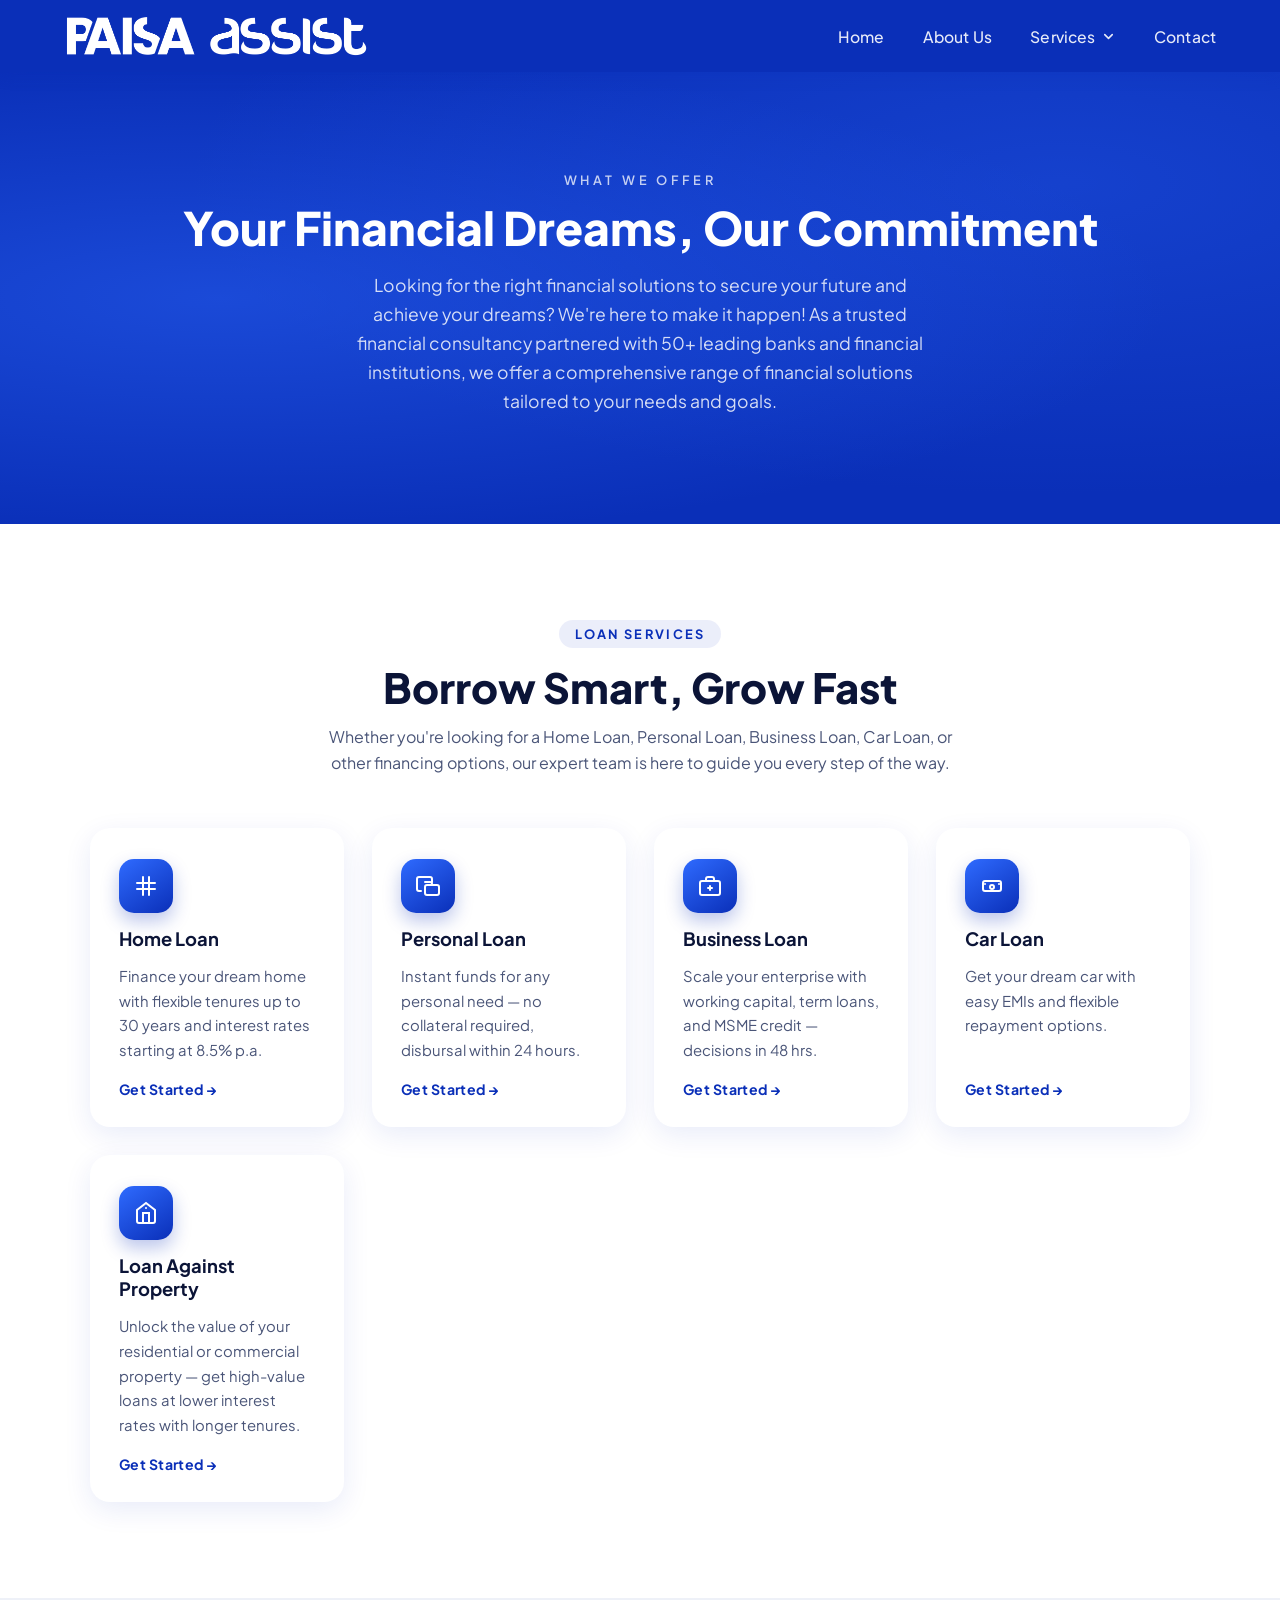
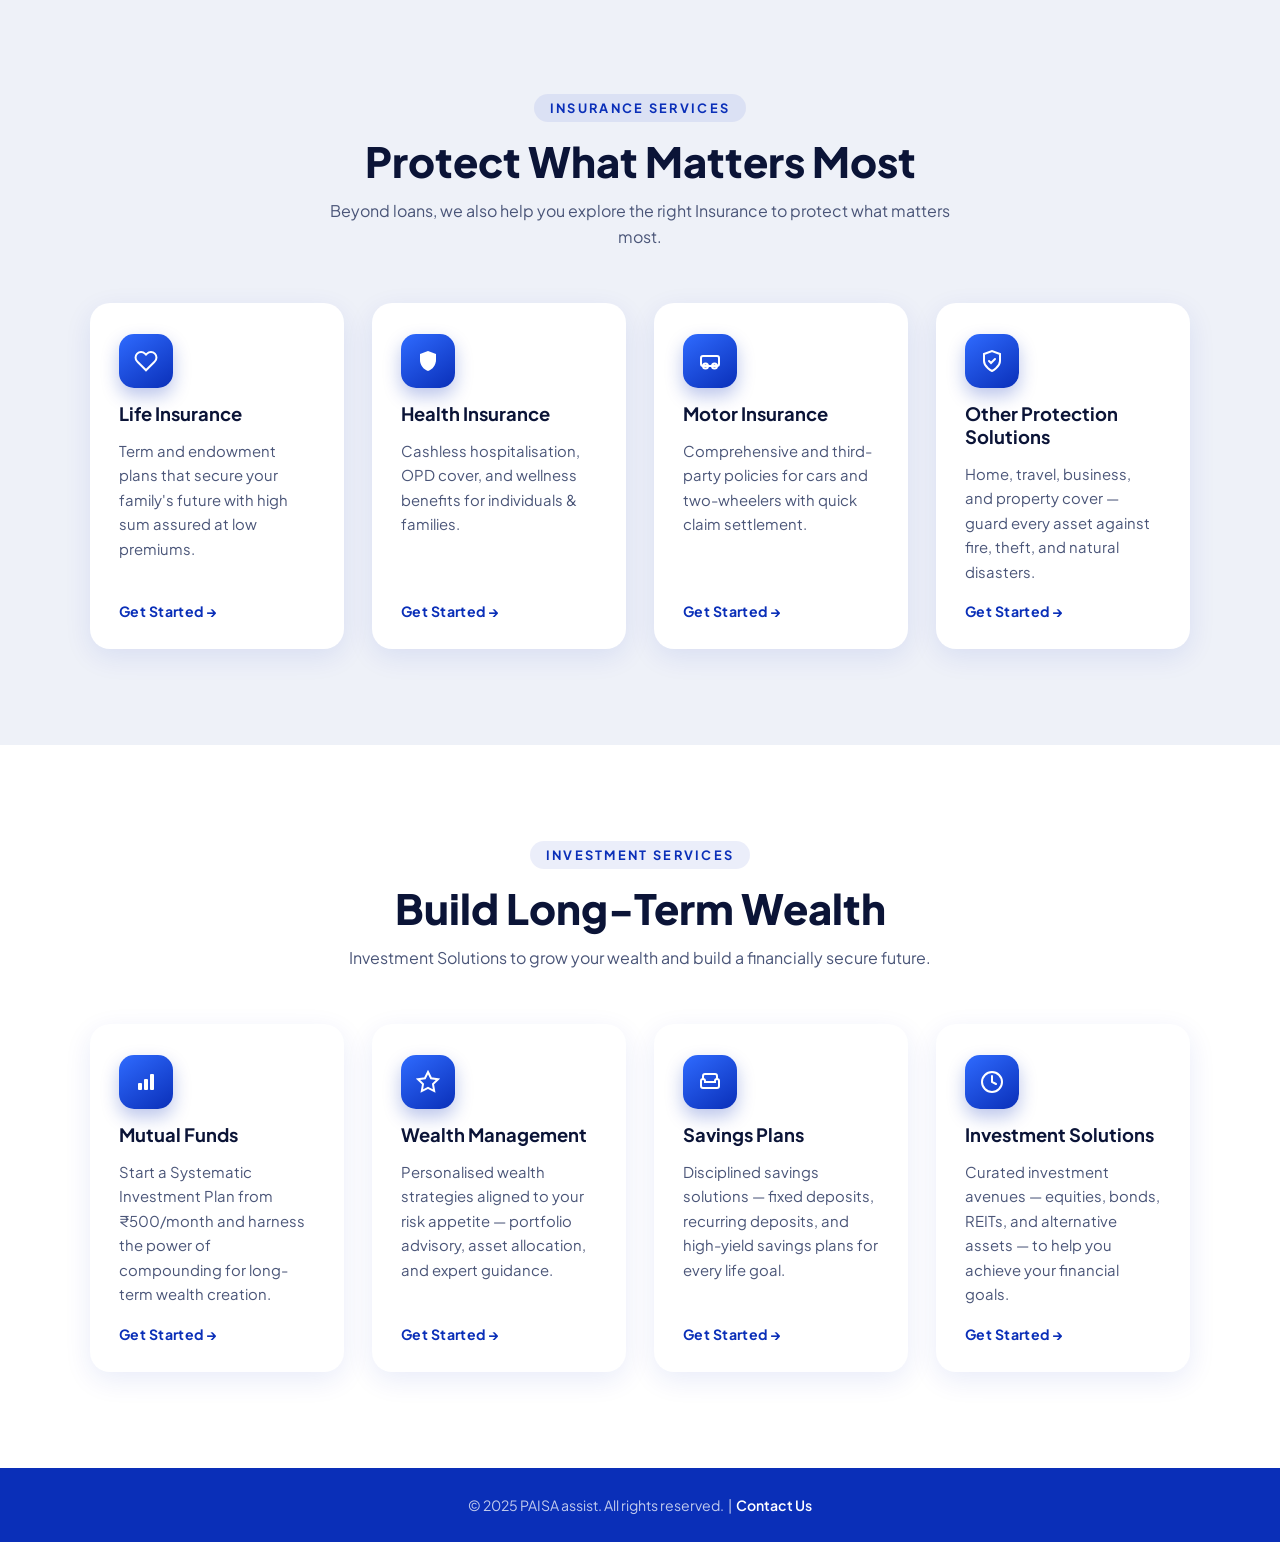
==== services.html @ 6d77d790 "Initial Commit" ====
<!DOCTYPE html>
<html lang="en">

<head>
    <meta charset="UTF-8" />
    <meta name="viewport" content="width=device-width, initial-scale=1.0" />
    <title>Services | PAISA assist</title>
    <meta name="description"
        content="Explore our Loan, Insurance, and Investment services — expert financial solutions from 50+ leading institutions." />

    <link rel="preconnect" href="https://fonts.googleapis.com" />
    <link rel="preconnect" href="https://fonts.gstatic.com" crossorigin />
    <link href="https://fonts.googleapis.com/css2?family=Plus+Jakarta+Sans:wght@400;500;600;700;800&display=swap"
        rel="stylesheet" />
    <link rel="stylesheet" href="css/style.css" />
</head>

<body class="inner-page">

    <!-- ===== NAVBAR ===== -->
    <header class="site-header">
        <nav class="site-nav" aria-label="Main navigation">
            <a href="index.html" class="site-nav__logo" aria-label="PAISA assist home">
                <img src="images/logo-white.png" alt="PAISA assist" />
            </a>

            <ul class="site-nav__list">
                <li><a href="index.html">Home</a></li>
                <li><a href="about.html">About Us</a></li>

                <!-- Services with dropdown -->
                <li class="has-dropdown">
                    <button class="site-nav__dropbtn" aria-expanded="false" aria-haspopup="true">
                        Services
                        <svg class="chevron" viewBox="0 0 24 24" fill="none" stroke="currentColor" stroke-width="2.5"
                            stroke-linecap="round" stroke-linejoin="round" aria-hidden="true">
                            <path d="M6 9l6 6 6-6" />
                        </svg>
                    </button>
                    <ul class="dropdown" role="menu">
                        <li role="none">
                            <a href="services.html#loans" role="menuitem" class="dropdown__item">
                                <span class="dropdown__icon">
                                    <svg viewBox="0 0 24 24" fill="none" stroke="currentColor" stroke-width="2"
                                        stroke-linecap="round" stroke-linejoin="round">
                                        <path d="M12 3 3 8l9 5 9-5-9-5Z" />
                                        <path d="m3 12 9 5 9-5" />
                                        <path d="m3 16 9 5 9-5" />
                                    </svg>
                                </span>
                                Loan Services
                            </a>
                        </li>
                        <li role="none">
                            <a href="services.html#insurance" role="menuitem" class="dropdown__item">
                                <span class="dropdown__icon">
                                    <svg viewBox="0 0 24 24" fill="currentColor">
                                        <path d="M12 2 4 5v6c0 5 3.4 9.4 8 11 4.6-1.6 8-6 8-11V5l-8-3Z" />
                                    </svg>
                                </span>
                                Insurance Services
                            </a>
                        </li>
                        <li role="none">
                            <a href="services.html#investments" role="menuitem" class="dropdown__item">
                                <span class="dropdown__icon">
                                    <svg viewBox="0 0 24 24" fill="currentColor">
                                        <rect x="4" y="13" width="4" height="7" rx="1" />
                                        <rect x="10" y="9" width="4" height="11" rx="1" />
                                        <rect x="16" y="4" width="4" height="16" rx="1" />
                                    </svg>
                                </span>
                                Investment Services
                            </a>
                        </li>
                    </ul>
                </li>

                <li><a href="contact.html">Contact</a></li>
            </ul>

            <!-- Mobile hamburger -->
            <button class="hamburger" aria-label="Toggle menu" aria-expanded="false">
                <span></span><span></span><span></span>
            </button>
        </nav>
    </header>

    <!-- ===== PAGE HERO ===== -->
    <section class="page-hero">
        <div class="page-hero__inner">
            <p class="page-hero__label">What We Offer</p>
            <h1 class="page-hero__title">Your Financial Dreams, Our Commitment</h1>
            <p class="page-hero__sub" style="text-align: center; text-align-last: center;">Looking for the right
                financial solutions to secure your future and achieve your
                dreams? We're here to make it happen! As a trusted financial consultancy partnered with 50+ leading
                banks and financial institutions, we offer
                a comprehensive range of financial solutions tailored to your needs and goals.
        </div>
    </section>

    <!-- ===== LOAN SERVICES ===== -->
    <main>
        <section id="loans" class="services-section">
            <div class="services-section__header">
                <span class="section-tag">Loan Services</span>
                <h2>Borrow Smart, Grow Fast</h2>
                <p>Whether you're looking for a Home Loan, Personal Loan, Business Loan, Car Loan, or other financing
                    options, our expert team is here to guide you every step of the way.</p>
            </div>
            <div class="service-cards">
                <article class="service-card">
                    <span class="service-card__icon">
                        <svg viewBox="0 0 24 24" fill="currentColor">
                            <path d="M3 9h18M3 15h18M9 3v18M15 3v18" stroke="currentColor" stroke-width="2"
                                stroke-linecap="round" fill="none" />
                        </svg>
                    </span>
                    <h3>Home Loan</h3>
                    <p>Finance your dream home with flexible tenures up to 30 years and interest rates starting at 8.5%
                        p.a.</p>
                    <a href="contact.html" class="service-card__btn">Get Started →</a>
                </article>
                <article class="service-card">
                    <span class="service-card__icon">
                        <svg viewBox="0 0 24 24" fill="currentColor">
                            <path d="M5 17H3a2 2 0 0 1-2-2V5a2 2 0 0 1 2-2h11a2 2 0 0 1 2 2v3" stroke="currentColor"
                                stroke-width="2" stroke-linecap="round" fill="none" />
                            <rect x="9" y="11" width="14" height="10" rx="2" fill="none" stroke="currentColor"
                                stroke-width="2" />
                            <path d="M16 11v-1a2 2 0 0 0-2-2H9" stroke="currentColor" stroke-width="2"
                                stroke-linecap="round" fill="none" />
                        </svg>
                    </span>
                    <h3>Personal Loan</h3>
                    <p>Instant funds for any personal need — no collateral required, disbursal within 24 hours.</p>
                    <a href="contact.html" class="service-card__btn">Get Started →</a>
                </article>
                <article class="service-card">
                    <span class="service-card__icon">
                        <svg viewBox="0 0 24 24" fill="none" stroke="currentColor" stroke-width="2"
                            stroke-linecap="round">
                            <rect x="2" y="7" width="20" height="14" rx="2" />
                            <path d="M16 7V5a2 2 0 0 0-2-2h-4a2 2 0 0 0-2 2v2" />
                            <line x1="12" y1="12" x2="12" y2="16" />
                            <line x1="10" y1="14" x2="14" y2="14" />
                        </svg>
                    </span>
                    <h3>Business Loan</h3>
                    <p>Scale your enterprise with working capital, term loans, and MSME credit — decisions in 48 hrs.
                    </p>
                    <a href="contact.html" class="service-card__btn">Get Started →</a>
                </article>
                <article class="service-card">
                    <span class="service-card__icon">
                        <svg viewBox="0 0 24 24" fill="none" stroke="currentColor" stroke-width="2"
                            stroke-linecap="round">
                            <path d="M19 17H5a2 2 0 0 1-2-2V9a2 2 0 0 1 2-2h14a2 2 0 0 1 2 2v6a2 2 0 0 1-2 2Z" />
                            <circle cx="12" cy="13" r="2" />
                            <path d="M5 10h.01M19 10h.01" />
                        </svg>
                    </span>
                    <h3>Car Loan</h3>
                    <p>Get your dream car with easy EMIs and flexible repayment options.</p>
                    <a href="contact.html" class="service-card__btn">Get Started →</a>
                </article>
                <article class="service-card">
                    <span class="service-card__icon">
                        <svg viewBox="0 0 24 24" fill="none" stroke="currentColor" stroke-width="2"
                            stroke-linecap="round">
                            <path d="M3 9l9-7 9 7v11a2 2 0 0 1-2 2H5a2 2 0 0 1-2-2z" />
                            <polyline points="9 22 9 12 15 12 15 22" />
                            <circle cx="12" cy="7" r="1" fill="currentColor" stroke="none" />
                        </svg>
                    </span>
                    <h3>Loan Against Property</h3>
                    <p>Unlock the value of your residential or commercial property — get high-value loans at lower
                        interest rates with longer tenures.</p>
                    <a href="contact.html" class="service-card__btn">Get Started →</a>
                </article>
            </div>
        </section>

        <!-- ===== INSURANCE SERVICES ===== -->
        <section id="insurance" class="services-section services-section--alt">
            <div class="services-section__header">
                <span class="section-tag">Insurance Services</span>
                <h2>Protect What Matters Most</h2>
                <p>Beyond loans, we also help you explore the right Insurance to protect what matters most.</p>
            </div>
            <div class="service-cards">
                <article class="service-card">
                    <span class="service-card__icon">
                        <svg viewBox="0 0 24 24" fill="none" stroke="currentColor" stroke-width="2"
                            stroke-linecap="round">
                            <path
                                d="M20.84 4.61a5.5 5.5 0 0 0-7.78 0L12 5.67l-1.06-1.06a5.5 5.5 0 0 0-7.78 7.78l1.06 1.06L12 21.23l7.78-7.78 1.06-1.06a5.5 5.5 0 0 0 0-7.78Z" />
                        </svg>
                    </span>
                    <h3>Life Insurance</h3>
                    <p>Term and endowment plans that secure your family's future with high sum assured at low premiums.
                    </p>
                    <a href="contact.html" class="service-card__btn">Get Started →</a>
                </article>
                <article class="service-card">
                    <span class="service-card__icon">
                        <svg viewBox="0 0 24 24" fill="currentColor">
                            <path d="M12 2 4 5v6c0 5 3.4 9.4 8 11 4.6-1.6 8-6 8-11V5l-8-3Z" />
                        </svg>
                    </span>
                    <h3>Health Insurance</h3>
                    <p>Cashless hospitalisation, OPD cover, and wellness benefits for individuals &amp; families.</p>
                    <a href="contact.html" class="service-card__btn">Get Started →</a>
                </article>
                <article class="service-card">
                    <span class="service-card__icon">
                        <svg viewBox="0 0 24 24" fill="none" stroke="currentColor" stroke-width="2"
                            stroke-linecap="round">
                            <path d="M19 17H5a2 2 0 0 1-2-2V9a2 2 0 0 1 2-2h14a2 2 0 0 1 2 2v6a2 2 0 0 1-2 2Z" />
                            <circle cx="7.5" cy="17" r="2.5" />
                            <circle cx="16.5" cy="17" r="2.5" />
                        </svg>
                    </span>
                    <h3>Motor Insurance</h3>
                    <p>Comprehensive and third-party policies for cars and two-wheelers with quick claim settlement.</p>
                    <a href="contact.html" class="service-card__btn">Get Started →</a>
                </article>
                <article class="service-card">
                    <span class="service-card__icon">
                        <svg viewBox="0 0 24 24" fill="none" stroke="currentColor" stroke-width="2"
                            stroke-linecap="round">
                            <path d="M12 22s8-4 8-10V5l-8-3-8 3v7c0 6 8 10 8 10Z" />
                            <path d="M9 12l2 2 4-4" />
                        </svg>
                    </span>
                    <h3>Other Protection Solutions</h3>
                    <p>Home, travel, business, and property cover — guard every asset against fire, theft, and natural
                        disasters.</p>
                    <a href="contact.html" class="service-card__btn">Get Started →</a>
                </article>
            </div>
        </section>

        <!-- ===== INVESTMENT SERVICES ===== -->
        <section id="investments" class="services-section">
            <div class="services-section__header">
                <span class="section-tag">Investment Services</span>
                <h2>Build Long-Term Wealth</h2>
                <p>Investment Solutions to grow your wealth and build a financially secure future.</p>
            </div>
            <div class="service-cards">
                <article class="service-card">
                    <span class="service-card__icon">
                        <svg viewBox="0 0 24 24" fill="currentColor">
                            <rect x="4" y="13" width="4" height="7" rx="1" />
                            <rect x="10" y="9" width="4" height="11" rx="1" />
                            <rect x="16" y="4" width="4" height="16" rx="1" />
                        </svg>
                    </span>
                    <h3>Mutual Funds</h3>
                    <p>Start a Systematic Investment Plan from ₹500/month and harness the power of compounding for
                        long-term wealth creation.</p>
                    <a href="contact.html" class="service-card__btn">Get Started →</a>
                </article>
                <article class="service-card">
                    <span class="service-card__icon">
                        <svg viewBox="0 0 24 24" fill="none" stroke="currentColor" stroke-width="2"
                            stroke-linecap="round">
                            <path
                                d="M12 2l3.09 6.26L22 9.27l-5 4.87 1.18 6.88L12 17.77l-6.18 3.25L7 14.14 2 9.27l6.91-1.01L12 2z" />
                        </svg>
                    </span>
                    <h3>Wealth Management</h3>
                    <p>Personalised wealth strategies aligned to your risk appetite — portfolio advisory, asset
                        allocation, and expert guidance.</p>
                    <a href="contact.html" class="service-card__btn">Get Started →</a>
                </article>
                <article class="service-card">
                    <span class="service-card__icon">
                        <svg viewBox="0 0 24 24" fill="none" stroke="currentColor" stroke-width="2"
                            stroke-linecap="round">
                            <path d="M19 9V6a2 2 0 0 0-2-2H7a2 2 0 0 0-2 2v3" />
                            <path d="M3 11v5a2 2 0 0 0 2 2h14a2 2 0 0 0 2-2v-5a2 2 0 0 0-4 0v1H7v-1a2 2 0 0 0-4 0Z" />
                        </svg>
                    </span>
                    <h3>Savings Plans</h3>
                    <p>Disciplined savings solutions — fixed deposits, recurring deposits, and high-yield savings plans
                        for every life goal.</p>
                    <a href="contact.html" class="service-card__btn">Get Started →</a>
                </article>
                <article class="service-card">
                    <span class="service-card__icon">
                        <svg viewBox="0 0 24 24" fill="none" stroke="currentColor" stroke-width="2"
                            stroke-linecap="round">
                            <circle cx="12" cy="12" r="10" />
                            <path d="M12 6v6l4 2" />
                        </svg>
                    </span>
                    <h3>Investment Solutions</h3>
                    <p>Curated investment avenues — equities, bonds, REITs, and alternative assets — to help you achieve
                        your financial goals.</p>
                    <a href="contact.html" class="service-card__btn">Get Started →</a>
                </article>
            </div>
        </section>
    </main>

    <!-- ===== FOOTER ===== -->
    <footer class="site-footer">
        <p>© 2025 PAISA assist. All rights reserved. &nbsp;|&nbsp; <a href="contact.html">Contact Us</a></p>
    </footer>

    <script src="script/main.js"></script>
    <script>
        /* ---- Dropdown toggle ---- */
        const dropBtn = document.querySelector('.site-nav__dropbtn');
        const dropParent = dropBtn?.closest('.has-dropdown');

        dropBtn?.addEventListener('click', () => {
            const open = dropParent.classList.toggle('open');
            dropBtn.setAttribute('aria-expanded', open);
        });

        // Close on outside click
        document.addEventListener('click', e => {
            if (dropParent && !dropParent.contains(e.target)) {
                dropParent.classList.remove('open');
                dropBtn.setAttribute('aria-expanded', 'false');
            }
        });

        // Keyboard: close on Escape
        document.addEventListener('keydown', e => {
            if (e.key === 'Escape' && dropParent?.classList.contains('open')) {
                dropParent.classList.remove('open');
                dropBtn.setAttribute('aria-expanded', 'false');
                dropBtn.focus();
            }
        });

        /* ---- Hamburger ---- */
        const hamburger = document.querySelector('.hamburger');
        const navList = document.querySelector('.site-nav__list');

        hamburger?.addEventListener('click', () => {
            const open = navList.classList.toggle('mobile-open');
            hamburger.setAttribute('aria-expanded', open);
        });

        /* ---- Active dropdown item ---- */
        document.querySelectorAll('.dropdown__item').forEach(item => {
            item.addEventListener('click', function () {
                document.querySelectorAll('.dropdown__item').forEach(i => i.classList.remove('active'));
                this.classList.add('active');
            });
        });

        // Highlight item based on current hash
        function highlightHash() {
            const hash = window.location.hash;
            document.querySelectorAll('.dropdown__item').forEach(item => {
                item.classList.toggle('active', item.getAttribute('href').endsWith(hash));
            });
        }
        window.addEventListener('hashchange', highlightHash);
        highlightHash();
    </script>
</body>

</html>
---- css/style.css ----
/* ---------- Theme ---------- */
:root {
    --royal: #0a2fb8;
    --royal-dark: #041a7a;
    --royal-light: #2f6bff;
    --white: #ffffff;
    --ink: #0b1437;
    --muted: #4a5578;
    --bg-soft: #eef1f8;
}

*,
*::before,
*::after {
    box-sizing: border-box;
    margin: 0;
    padding: 0;
}

html {
    scroll-behavior: smooth;
}

body {
    font-family: "Plus Jakarta Sans", system-ui, sans-serif;
    color: var(--ink);
    background: var(--white);
    -webkit-font-smoothing: antialiased;
}

img {
    max-width: 100%;
    display: block;
}

a {
    text-decoration: none;
    color: inherit;
}

ul {
    list-style: none;
}

/* ---------- Hero layout ---------- */
.hero {
    display: grid;
    grid-template-columns: 1fr 1fr;
    min-height: 100vh;
    position: relative;
    overflow: hidden;
}

/* ---------- Left (blue) panel ---------- */
.hero-left {
    position: relative;
    display: flex;
    flex-direction: column;
    align-items: center;
    justify-content: center;
    padding: 120px 32px;
    color: var(--white);
    overflow: hidden;
    background-color: var(--royal);
    /* fallback while the image loads */
}

/* Hero background image: replace images/hero-bg.jpg to change it */
.hero-bg {
    position: absolute;
    inset: 0;
    width: 100%;
    height: 100%;
    object-fit: cover;
    object-position: center;
    z-index: 0;
}

/* Navbar (sits on the hero) */
.nav {
    position: absolute;
    top: 0;
    left: 0;
    width: 100%;
    z-index: 5;
    padding: 40px clamp(24px, 7vw, 112px) 0;
}

.nav ul {
    display: flex;
    gap: clamp(24px, 4vw, 64px);
}

.nav a {
    position: relative;
    font-size: 1rem;
    font-weight: 500;
    padding: 6px 0;
    opacity: 0.92;
    transition: opacity 0.2s;
}

.nav a::after {
    content: "";
    position: absolute;
    left: 0;
    bottom: 0;
    width: 0;
    height: 2px;
    background: var(--white);
    transition: width 0.25s ease;
}

.nav a:hover {
    opacity: 1;
}

.nav a:hover::after,
.nav a[aria-current="page"]::after {
    width: 100%;
}

/* Brand block */
.hero-brand {
    position: relative;
    z-index: 2;
    text-align: center;
}

.hero-brand__logo {
    width: min(480px, 80%);
    margin: 0 auto 22px;
}

.tagline span,
.hero-foot span {
    display: inline-flex;
    align-items: center;
    gap: 18px;
}

.tagline span {
    text-transform: uppercase;
    letter-spacing: 0.38em;
    font-weight: 600;
    font-size: clamp(0.8rem, 1.1vw, 1rem);
}

.tagline span::before,
.tagline span::after,
.hero-foot span::before,
.hero-foot span::after {
    content: "";
    width: clamp(28px, 4vw, 52px);
    height: 1.5px;
    background: rgba(255, 255, 255, 0.85);
}

.hero-foot {
    position: absolute;
    z-index: 2;
    bottom: 48px;
    left: 0;
    width: 100%;
    text-align: center;
    font-size: clamp(1rem, 1.5vw, 1.35rem);
    font-weight: 500;
}

/* ---------- Right (white) panel ---------- */
.hero-right {
    position: relative;
    display: flex;
    flex-direction: column;
    padding: 32px clamp(24px, 4vw, 64px) 40px;
    background:
        radial-gradient(circle at 50% 55%, #ffffff 0%, var(--bg-soft) 75%);
}

.hero-right__logo img {
    height: 56px;
    width: auto;
}

.cards {
    flex: 1;
    width: min(640px, 100%);
    margin: 0 auto;
    display: grid;
    grid-template-columns: 1fr 1fr;
    gap: 24px;
    align-content: center;
}

.card {
    position: relative;
    display: flex;
    align-items: flex-start;
    gap: 16px;
    padding: 22px 24px;
    background: var(--white);
    border-radius: 28px;
    box-shadow: 0 18px 40px rgba(20, 40, 120, 0.12);
    transition: transform 0.25s ease, box-shadow 0.25s ease;
}

.card:hover {
    transform: translateY(-4px);
    box-shadow: 0 24px 48px rgba(20, 40, 120, 0.18);
}

.card__icon {
    flex: none;
    display: grid;
    place-items: center;
    width: 56px;
    height: 56px;
    border-radius: 16px;
    color: var(--white);
    background: linear-gradient(145deg, var(--royal-light), var(--royal));
    box-shadow: 0 10px 20px rgba(10, 47, 184, 0.3);
}

.card__icon svg {
    width: 26px;
    height: 26px;
}

.card__text strong {
    display: block;
    font-size: 1.35rem;
    font-weight: 700;
}

.card__text small {
    display: block;
    margin-top: 6px;
    font-size: 0.9rem;
    color: var(--muted);
    line-height: 1.4;
}

.card--loans {
    grid-column: 1 / -1;
    width: 78%;
    justify-self: center;
    padding-bottom: 34px;
}

.card__arrow {
    position: absolute;
    top: 22px;
    right: 22px;
    display: grid;
    place-items: center;
    width: 46px;
    height: 46px;
    border-radius: 50%;
    background: var(--royal);
    color: var(--white);
}

.card__arrow svg {
    width: 20px;
    height: 20px;
}

.card--small {
    flex-direction: column;
    gap: 18px;
    min-height: 200px;
}

/* Reserved for the boss's animation */
.hero-visual {
    grid-column: 1 / -1;
    min-height: 240px;
}

/* Social icons */
.socials {
    position: absolute;
    right: clamp(24px, 4vw, 56px);
    bottom: 36px;
    display: flex;
}

.socials a {
    display: grid;
    place-items: center;
    width: 46px;
    height: 46px;
    margin-left: -6px;
    border-radius: 50%;
    background: var(--royal);
    color: var(--white);
    border: 2px solid var(--white);
    transition: transform 0.2s, background 0.2s;
}

.socials a:hover {
    transform: translateY(-3px);
    background: var(--royal-light);
}

.socials svg {
    width: 20px;
    height: 20px;
}


/* ========================================
   INNER PAGES — shared navbar + page styles
   ======================================== */

/* Royal-blue sticky navbar for all inner pages */
.site-header {
    position: sticky;
    top: 0;
    z-index: 100;
    background: var(--royal);
    box-shadow: 0 2px 16px rgba(10,47,184,0.18);
}

.site-nav {
    display: flex;
    align-items: center;
    gap: 32px;
    padding: 0 clamp(20px, 5vw, 80px);
    height: 72px;
}

.site-nav__logo img {
    height: 44px;
    width: auto;
    display: block;
}

.site-nav__list {
    display: flex;
    align-items: center;
    gap: clamp(18px, 3vw, 48px);
    margin-left: auto;
    list-style: none;
}

.site-nav__list > li > a,
.site-nav__dropbtn {
    position: relative;
    display: flex;
    align-items: center;
    gap: 5px;
    font-size: 0.98rem;
    font-weight: 500;
    color: var(--white);
    background: none;
    border: none;
    cursor: pointer;
    padding: 6px 0;
    opacity: 0.9;
    transition: opacity 0.2s;
    font-family: inherit;
    letter-spacing: 0.01em;
}

.site-nav__list > li > a::after,
.site-nav__dropbtn::after {
    content: "";
    position: absolute;
    left: 0;
    bottom: 0;
    width: 0;
    height: 2px;
    background: var(--white);
    transition: width 0.25s ease;
}

.site-nav__list > li > a:hover,
.site-nav__dropbtn:hover {
    opacity: 1;
}

.site-nav__list > li > a:hover::after,
.site-nav__dropbtn:hover::after {
    width: 100%;
}

/* Chevron icon in dropdown button */
.chevron {
    width: 15px;
    height: 15px;
    transition: transform 0.25s ease;
}

.has-dropdown.open .chevron {
    transform: rotate(180deg);
}

/* ---- Dropdown panel ---- */
.has-dropdown {
    position: relative;
}

.dropdown {
    position: absolute;
    top: calc(100% + 14px);
    left: 50%;
    transform: translateX(-50%) translateY(-6px);
    min-width: 220px;
    background: var(--white);
    border-radius: 14px;
    box-shadow: 0 12px 36px rgba(10,47,184,0.18), 0 2px 8px rgba(0,0,0,0.08);
    padding: 8px;
    list-style: none;
    opacity: 0;
    visibility: hidden;
    transition: opacity 0.22s ease, transform 0.22s ease, visibility 0.22s;
    pointer-events: none;
}

/* Small arrow pointing up */
.dropdown::before {
    content: "";
    position: absolute;
    top: -7px;
    left: 50%;
    transform: translateX(-50%);
    border-left: 8px solid transparent;
    border-right: 8px solid transparent;
    border-bottom: 8px solid var(--white);
    filter: drop-shadow(0 -2px 2px rgba(10,47,184,0.08));
}

.has-dropdown.open .dropdown {
    opacity: 1;
    visibility: visible;
    transform: translateX(-50%) translateY(0);
    pointer-events: all;
}

/* Individual dropdown items */
.dropdown__item {
    display: flex;
    align-items: center;
    gap: 10px;
    padding: 11px 16px;
    border-radius: 9px;
    font-size: 0.95rem;
    font-weight: 500;
    color: #0b1437;
    background: var(--white);
    transition: background 0.18s, color 0.18s;
    white-space: nowrap;
}

.dropdown__item:hover {
    background: var(--bg-soft);
    color: var(--royal);
}

.dropdown__item.active {
    background: var(--royal);
    color: var(--white);
}

.dropdown__item.active .dropdown__icon {
    color: var(--white);
}

.dropdown__icon {
    display: grid;
    place-items: center;
    width: 28px;
    height: 28px;
    border-radius: 7px;
    background: rgba(10,47,184,0.1);
    color: var(--royal);
    flex: none;
    transition: background 0.18s, color 0.18s;
}

.dropdown__item.active .dropdown__icon {
    background: rgba(255,255,255,0.2);
}

.dropdown__item:hover .dropdown__icon {
    background: rgba(10,47,184,0.15);
}

.dropdown__icon svg {
    width: 15px;
    height: 15px;
}

/* ---- Page hero (services header banner) ---- */
.page-hero {
    background: var(--royal);
    color: var(--white);
    text-align: center;
    padding: clamp(56px, 9vw, 100px) 24px clamp(60px, 10vw, 108px);
    position: relative;
    overflow: hidden;
}

.page-hero::before {
    content: "";
    position: absolute;
    inset: -60px;
    background: radial-gradient(ellipse at 20% 50%, rgba(47,107,255,0.45) 0%, transparent 60%),
                radial-gradient(ellipse at 80% 30%, rgba(47,107,255,0.3) 0%, transparent 55%);
    pointer-events: none;
}

.page-hero__inner {
    position: relative;
    z-index: 1;
    max-width: 1000px;
    margin: 0 auto;
}

.page-hero__title {
    white-space: nowrap;
    font-size: clamp(1.3rem, 3.6vw, 3.6rem) !important;
}

.page-hero__label {
    text-transform: uppercase;
    letter-spacing: 0.3em;
    font-size: 0.8rem;
    font-weight: 600;
    opacity: 0.75;
    margin-bottom: 14px;
}

.page-hero__title {
    font-size: clamp(2.2rem, 5vw, 3.6rem);
    font-weight: 800;
    line-height: 1.1;
    margin-bottom: 18px;
}

.page-hero__title span {
    opacity: 0.85;
}

.page-hero__sub {
    font-size: clamp(0.95rem, 1.6vw, 1.1rem);
    opacity: 0.82;
    line-height: 1.65;
    max-width: 580px;
    margin: 0 auto;
}

/* ---- Services sections ---- */
.services-section {
    padding: clamp(56px, 8vw, 96px) clamp(20px, 6vw, 80px);
    background: var(--white);
}

.services-section--alt {
    background: var(--bg-soft);
}

.services-section__header {
    text-align: center;
    max-width: 640px;
    margin: 0 auto 52px;
}

.section-tag {
    display: inline-block;
    background: rgba(10,47,184,0.08);
    color: var(--royal);
    font-size: 0.8rem;
    font-weight: 700;
    letter-spacing: 0.18em;
    text-transform: uppercase;
    padding: 6px 16px;
    border-radius: 100px;
    margin-bottom: 16px;
}

.services-section__header h2 {
    font-size: clamp(1.8rem, 3.5vw, 2.6rem);
    font-weight: 800;
    color: var(--ink);
    margin-bottom: 12px;
    line-height: 1.15;
}

.services-section__header p {
    font-size: 1rem;
    color: var(--muted);
    line-height: 1.65;
}

/* ---- Service cards grid ---- */
.service-cards {
    display: grid;
    grid-template-columns: repeat(auto-fill, minmax(240px, 1fr));
    gap: 28px;
    max-width: 1100px;
    margin: 0 auto;
}

.service-card {
    background: var(--white);
    border-radius: 20px;
    padding: 30px 28px 28px;
    box-shadow: 0 8px 28px rgba(10,47,184,0.09);
    display: flex;
    flex-direction: column;
    gap: 14px;
    transition: transform 0.25s ease, box-shadow 0.25s ease;
    border: 1.5px solid transparent;
}

.service-card:hover {
    transform: translateY(-5px);
    box-shadow: 0 18px 42px rgba(10,47,184,0.16);
    border-color: rgba(10,47,184,0.12);
}

.service-card__icon {
    display: grid;
    place-items: center;
    width: 54px;
    height: 54px;
    border-radius: 15px;
    background: linear-gradient(145deg, var(--royal-light), var(--royal));
    color: var(--white);
    box-shadow: 0 8px 18px rgba(10,47,184,0.28);
}

.service-card__icon svg {
    width: 24px;
    height: 24px;
}

.service-card h3 {
    font-size: 1.15rem;
    font-weight: 700;
    color: var(--ink);
}

.service-card p {
    font-size: 0.93rem;
    color: var(--muted);
    line-height: 1.65;
    flex: 1;
}

.service-card__btn {
    display: inline-block;
    margin-top: 4px;
    font-size: 0.88rem;
    font-weight: 700;
    color: var(--royal);
    letter-spacing: 0.02em;
    transition: gap 0.2s, color 0.2s;
}

.service-card__btn:hover {
    color: var(--royal-light);
}

/* ---- Site footer ---- */
.site-footer {
    background: var(--royal);
    color: rgba(255,255,255,0.75);
    text-align: center;
    padding: 28px 24px;
    font-size: 0.88rem;
}

.site-footer a {
    color: var(--white);
    font-weight: 600;
}

/* ---- Hamburger (mobile) ---- */
.hamburger {
    display: none;
    flex-direction: column;
    gap: 5px;
    background: none;
    border: none;
    cursor: pointer;
    padding: 4px;
    margin-left: auto;
}

.hamburger span {
    display: block;
    width: 24px;
    height: 2px;
    background: var(--white);
    border-radius: 2px;
    transition: transform 0.25s, opacity 0.25s;
}

/* ---- Responsive navbar ---- */
@media (max-width: 760px) {
    .hamburger { display: flex; }

    .site-nav__list {
        position: absolute;
        top: 72px;
        left: 0;
        right: 0;
        background: var(--royal-dark);
        flex-direction: column;
        align-items: flex-start;
        gap: 0;
        margin: 0;
        max-height: 0;
        overflow: hidden;
        transition: max-height 0.35s ease;
    }

    .site-nav__list.mobile-open {
        max-height: 500px;
    }

    .site-nav__list > li {
        width: 100%;
        border-bottom: 1px solid rgba(255,255,255,0.08);
    }

    .site-nav__list > li > a,
    .site-nav__dropbtn {
        display: block;
        width: 100%;
        padding: 14px 24px;
    }

    .dropdown {
        position: static;
        transform: none;
        box-shadow: none;
        border-radius: 0;
        background: rgba(255,255,255,0.06);
        min-width: 100%;
        padding: 4px 0;
        opacity: 1;
        visibility: visible;
        pointer-events: all;
        display: none;
    }

    .dropdown::before { display: none; }

    .has-dropdown.open .dropdown {
        display: block;
        transform: none;
    }

    .dropdown__item {
        border-radius: 0;
        color: rgba(255,255,255,0.88);
        background: transparent;
        padding: 12px 24px 12px 48px;
    }

    .dropdown__item:hover {
        background: rgba(255,255,255,0.08);
        color: var(--white);
    }

    .dropdown__item.active {
        background: var(--royal-light);
        color: var(--white);
    }

    .dropdown__icon {
        background: rgba(255,255,255,0.15);
        color: var(--white);
    }
}

@media (max-width: 540px) {
    .service-cards {
        grid-template-columns: 1fr;
    }
}

/* ---------- Responsive ---------- */
@media (max-width: 900px) {
    .hero {
        grid-template-columns: 1fr;
    }

    .hero-left {
        min-height: 85vh;
        padding: 140px 24px 120px;
    }

    .hero-bg {
        object-position: center top;
    }

    .nav {
        padding-top: 28px;
    }

    .nav ul {
        flex-wrap: wrap;
        gap: 14px 26px;
    }

    .hero-right {
        padding-bottom: 100px;
    }

    .card--loans {
        width: 100%;
    }

    .hero-visual {
        min-height: 120px;
    }

    .socials {
        bottom: 28px;
    }
}

@media (max-width: 520px) {
    .cards {
        gap: 16px;
    }

    .card--small {
        min-height: 0;
    }
}
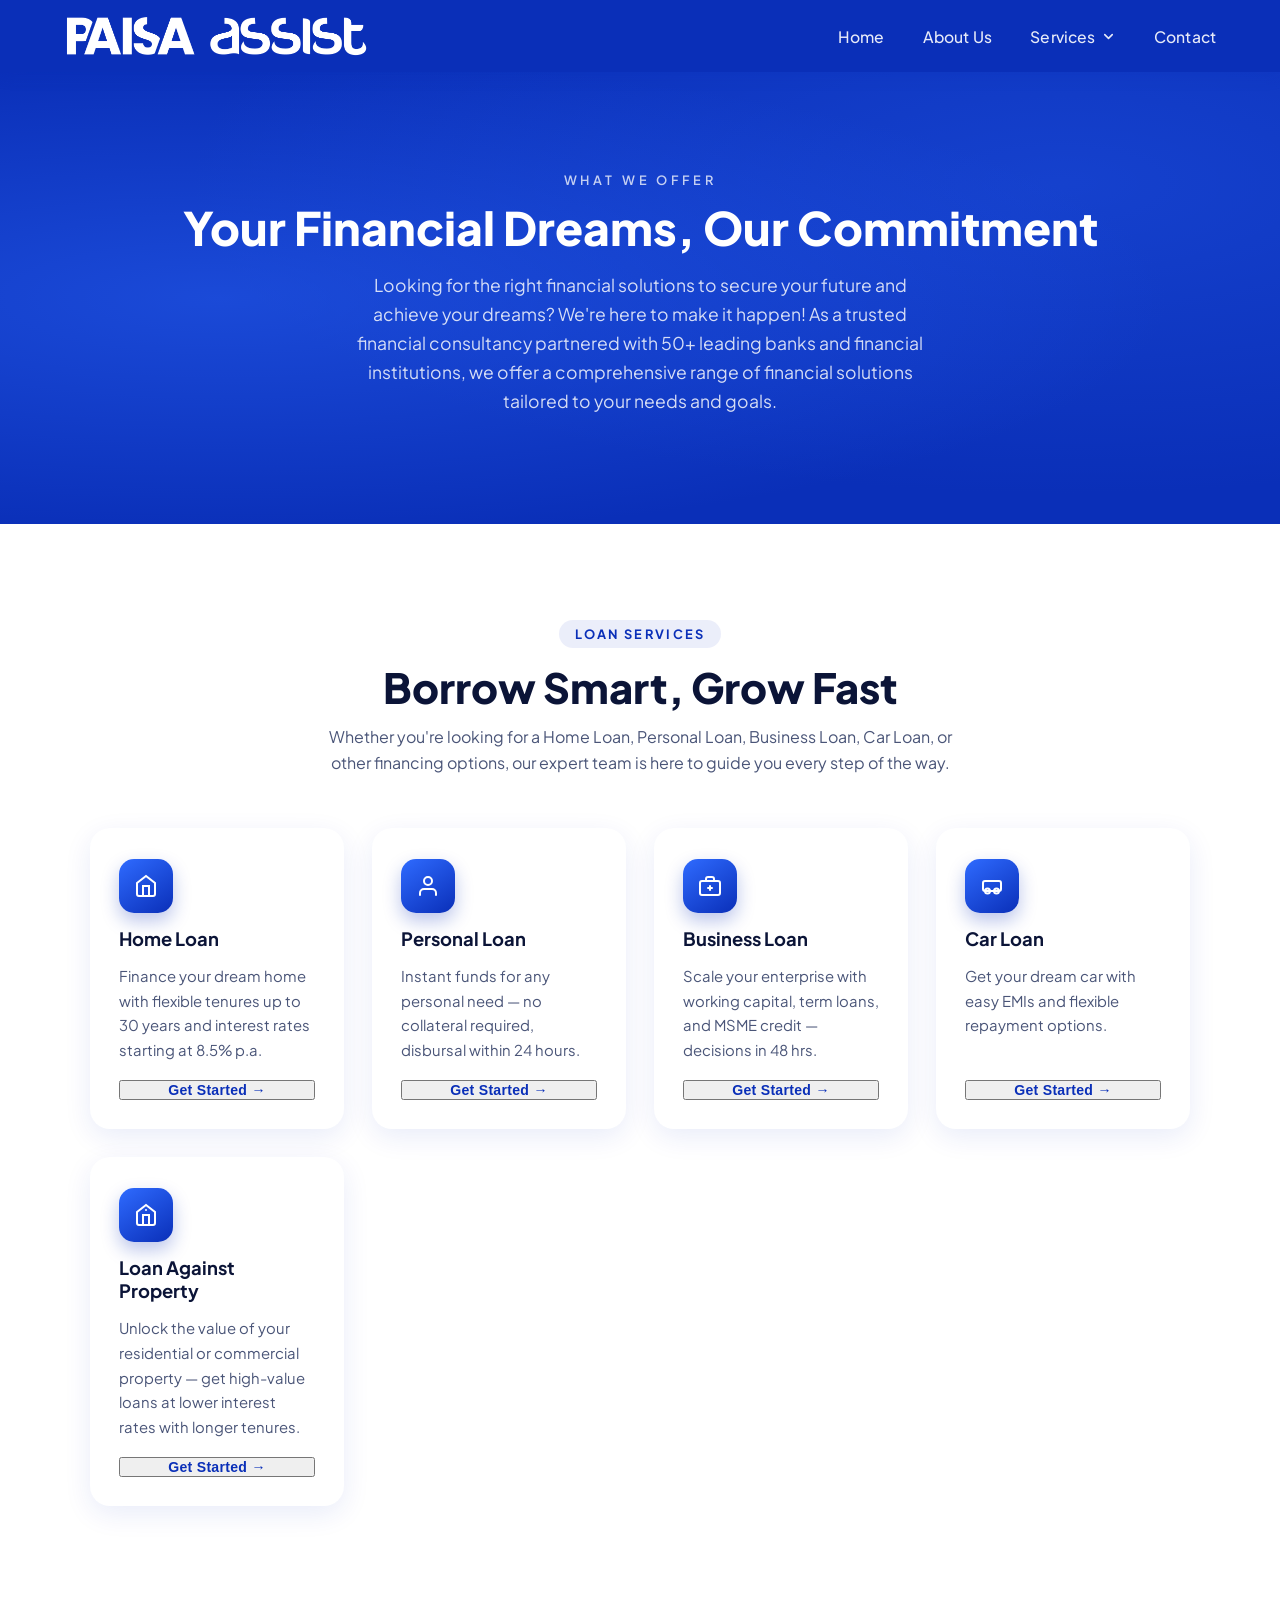
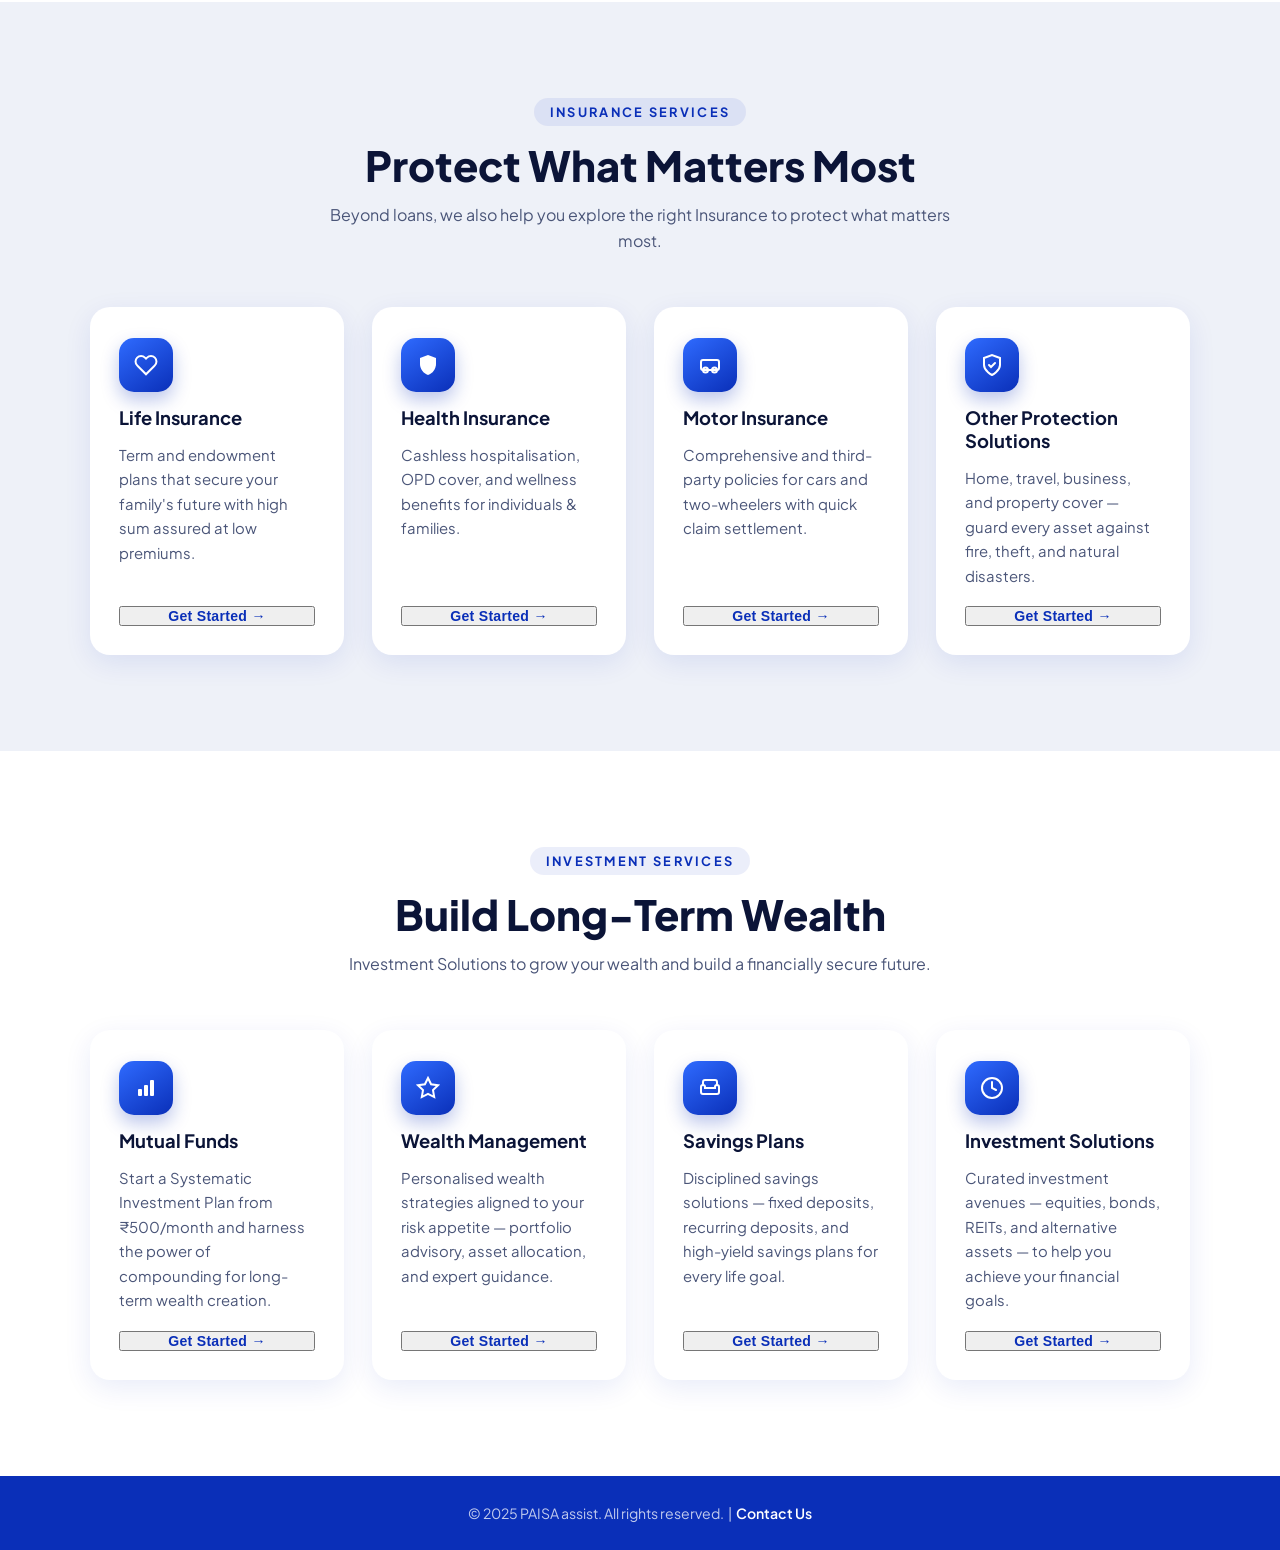
==== commit 05f9ff93: "First Preview" ====
--- a/services.html
+++ b/services.html
@@ -109,33 +109,37 @@
                     options, our expert team is here to guide you every step of the way.</p>
             </div>
             <div class="service-cards">
-                <article class="service-card">
-                    <span class="service-card__icon">
-                        <svg viewBox="0 0 24 24" fill="currentColor">
-                            <path d="M3 9h18M3 15h18M9 3v18M15 3v18" stroke="currentColor" stroke-width="2"
-                                stroke-linecap="round" fill="none" />
+
+                <!-- Home Loan -->
+                <article class="service-card">
+                    <span class="service-card__icon">
+                        <svg viewBox="0 0 24 24" fill="none" stroke="currentColor" stroke-width="2"
+                            stroke-linecap="round">
+                            <path d="M3 9l9-7 9 7v11a2 2 0 0 1-2 2H5a2 2 0 0 1-2-2z" />
+                            <polyline points="9 22 9 12 15 12 15 22" />
                         </svg>
                     </span>
                     <h3>Home Loan</h3>
                     <p>Finance your dream home with flexible tenures up to 30 years and interest rates starting at 8.5%
                         p.a.</p>
-                    <a href="contact.html" class="service-card__btn">Get Started →</a>
-                </article>
-                <article class="service-card">
-                    <span class="service-card__icon">
-                        <svg viewBox="0 0 24 24" fill="currentColor">
-                            <path d="M5 17H3a2 2 0 0 1-2-2V5a2 2 0 0 1 2-2h11a2 2 0 0 1 2 2v3" stroke="currentColor"
-                                stroke-width="2" stroke-linecap="round" fill="none" />
-                            <rect x="9" y="11" width="14" height="10" rx="2" fill="none" stroke="currentColor"
-                                stroke-width="2" />
-                            <path d="M16 11v-1a2 2 0 0 0-2-2H9" stroke="currentColor" stroke-width="2"
-                                stroke-linecap="round" fill="none" />
+                    <button class="service-card__btn" data-modal="modal-home-loan">Get Started →</button>
+                </article>
+
+                <!-- Personal Loan -->
+                <article class="service-card">
+                    <span class="service-card__icon">
+                        <svg viewBox="0 0 24 24" fill="none" stroke="currentColor" stroke-width="2"
+                            stroke-linecap="round">
+                            <path d="M20 21v-2a4 4 0 0 0-4-4H8a4 4 0 0 0-4 4v2" />
+                            <circle cx="12" cy="7" r="4" />
                         </svg>
                     </span>
                     <h3>Personal Loan</h3>
                     <p>Instant funds for any personal need — no collateral required, disbursal within 24 hours.</p>
-                    <a href="contact.html" class="service-card__btn">Get Started →</a>
-                </article>
+                    <button class="service-card__btn" data-modal="modal-personal-loan">Get Started →</button>
+                </article>
+
+                <!-- Business Loan -->
                 <article class="service-card">
                     <span class="service-card__icon">
                         <svg viewBox="0 0 24 24" fill="none" stroke="currentColor" stroke-width="2"
@@ -149,21 +153,25 @@
                     <h3>Business Loan</h3>
                     <p>Scale your enterprise with working capital, term loans, and MSME credit — decisions in 48 hrs.
                     </p>
-                    <a href="contact.html" class="service-card__btn">Get Started →</a>
-                </article>
+                    <button class="service-card__btn" data-modal="modal-business-loan">Get Started →</button>
+                </article>
+
+                <!-- Car Loan -->
                 <article class="service-card">
                     <span class="service-card__icon">
                         <svg viewBox="0 0 24 24" fill="none" stroke="currentColor" stroke-width="2"
                             stroke-linecap="round">
                             <path d="M19 17H5a2 2 0 0 1-2-2V9a2 2 0 0 1 2-2h14a2 2 0 0 1 2 2v6a2 2 0 0 1-2 2Z" />
-                            <circle cx="12" cy="13" r="2" />
-                            <path d="M5 10h.01M19 10h.01" />
+                            <circle cx="7.5" cy="17" r="2.5" />
+                            <circle cx="16.5" cy="17" r="2.5" />
                         </svg>
                     </span>
                     <h3>Car Loan</h3>
                     <p>Get your dream car with easy EMIs and flexible repayment options.</p>
-                    <a href="contact.html" class="service-card__btn">Get Started →</a>
-                </article>
+                    <button class="service-card__btn" data-modal="modal-car-loan">Get Started →</button>
+                </article>
+
+                <!-- Loan Against Property -->
                 <article class="service-card">
                     <span class="service-card__icon">
                         <svg viewBox="0 0 24 24" fill="none" stroke="currentColor" stroke-width="2"
@@ -176,8 +184,9 @@
                     <h3>Loan Against Property</h3>
                     <p>Unlock the value of your residential or commercial property — get high-value loans at lower
                         interest rates with longer tenures.</p>
-                    <a href="contact.html" class="service-card__btn">Get Started →</a>
-                </article>
+                    <button class="service-card__btn" data-modal="modal-lap">Get Started →</button>
+                </article>
+
             </div>
         </section>
 
@@ -189,6 +198,8 @@
                 <p>Beyond loans, we also help you explore the right Insurance to protect what matters most.</p>
             </div>
             <div class="service-cards">
+
+                <!-- Life Insurance -->
                 <article class="service-card">
                     <span class="service-card__icon">
                         <svg viewBox="0 0 24 24" fill="none" stroke="currentColor" stroke-width="2"
@@ -200,8 +211,10 @@
                     <h3>Life Insurance</h3>
                     <p>Term and endowment plans that secure your family's future with high sum assured at low premiums.
                     </p>
-                    <a href="contact.html" class="service-card__btn">Get Started →</a>
-                </article>
+                    <button class="service-card__btn" data-modal="modal-life-ins">Get Started →</button>
+                </article>
+
+                <!-- Health Insurance -->
                 <article class="service-card">
                     <span class="service-card__icon">
                         <svg viewBox="0 0 24 24" fill="currentColor">
@@ -210,8 +223,10 @@
                     </span>
                     <h3>Health Insurance</h3>
                     <p>Cashless hospitalisation, OPD cover, and wellness benefits for individuals &amp; families.</p>
-                    <a href="contact.html" class="service-card__btn">Get Started →</a>
-                </article>
+                    <button class="service-card__btn" data-modal="modal-health-ins">Get Started →</button>
+                </article>
+
+                <!-- Motor Insurance -->
                 <article class="service-card">
                     <span class="service-card__icon">
                         <svg viewBox="0 0 24 24" fill="none" stroke="currentColor" stroke-width="2"
@@ -223,8 +238,10 @@
                     </span>
                     <h3>Motor Insurance</h3>
                     <p>Comprehensive and third-party policies for cars and two-wheelers with quick claim settlement.</p>
-                    <a href="contact.html" class="service-card__btn">Get Started →</a>
-                </article>
+                    <button class="service-card__btn" data-modal="modal-motor-ins">Get Started →</button>
+                </article>
+
+                <!-- Other Protection Solutions -->
                 <article class="service-card">
                     <span class="service-card__icon">
                         <svg viewBox="0 0 24 24" fill="none" stroke="currentColor" stroke-width="2"
@@ -236,8 +253,9 @@
                     <h3>Other Protection Solutions</h3>
                     <p>Home, travel, business, and property cover — guard every asset against fire, theft, and natural
                         disasters.</p>
-                    <a href="contact.html" class="service-card__btn">Get Started →</a>
-                </article>
+                    <button class="service-card__btn" data-modal="modal-other-ins">Get Started →</button>
+                </article>
+
             </div>
         </section>
 
@@ -249,6 +267,8 @@
                 <p>Investment Solutions to grow your wealth and build a financially secure future.</p>
             </div>
             <div class="service-cards">
+
+                <!-- Mutual Funds -->
                 <article class="service-card">
                     <span class="service-card__icon">
                         <svg viewBox="0 0 24 24" fill="currentColor">
@@ -260,8 +280,10 @@
                     <h3>Mutual Funds</h3>
                     <p>Start a Systematic Investment Plan from ₹500/month and harness the power of compounding for
                         long-term wealth creation.</p>
-                    <a href="contact.html" class="service-card__btn">Get Started →</a>
-                </article>
+                    <button class="service-card__btn" data-modal="modal-mutual-funds">Get Started →</button>
+                </article>
+
+                <!-- Wealth Management -->
                 <article class="service-card">
                     <span class="service-card__icon">
                         <svg viewBox="0 0 24 24" fill="none" stroke="currentColor" stroke-width="2"
@@ -273,8 +295,10 @@
                     <h3>Wealth Management</h3>
                     <p>Personalised wealth strategies aligned to your risk appetite — portfolio advisory, asset
                         allocation, and expert guidance.</p>
-                    <a href="contact.html" class="service-card__btn">Get Started →</a>
-                </article>
+                    <button class="service-card__btn" data-modal="modal-wealth">Get Started →</button>
+                </article>
+
+                <!-- Savings Plans -->
                 <article class="service-card">
                     <span class="service-card__icon">
                         <svg viewBox="0 0 24 24" fill="none" stroke="currentColor" stroke-width="2"
@@ -286,8 +310,10 @@
                     <h3>Savings Plans</h3>
                     <p>Disciplined savings solutions — fixed deposits, recurring deposits, and high-yield savings plans
                         for every life goal.</p>
-                    <a href="contact.html" class="service-card__btn">Get Started →</a>
-                </article>
+                    <button class="service-card__btn" data-modal="modal-savings">Get Started →</button>
+                </article>
+
+                <!-- Investment Solutions -->
                 <article class="service-card">
                     <span class="service-card__icon">
                         <svg viewBox="0 0 24 24" fill="none" stroke="currentColor" stroke-width="2"
@@ -299,8 +325,9 @@
                     <h3>Investment Solutions</h3>
                     <p>Curated investment avenues — equities, bonds, REITs, and alternative assets — to help you achieve
                         your financial goals.</p>
-                    <a href="contact.html" class="service-card__btn">Get Started →</a>
-                </article>
+                    <button class="service-card__btn" data-modal="modal-inv-solutions">Get Started →</button>
+                </article>
+
             </div>
         </section>
     </main>
@@ -310,6 +337,654 @@
         <p>© 2025 PAISA assist. All rights reserved. &nbsp;|&nbsp; <a href="contact.html">Contact Us</a></p>
     </footer>
 
+
+    <!-- ============================================================
+         MODALS — one per service card
+         ============================================================ -->
+
+    <!-- HOME LOAN -->
+    <dialog class="svc-modal" id="modal-home-loan" aria-labelledby="modal-home-loan-title">
+        <div class="svc-modal__inner">
+            <button class="svc-modal__close" aria-label="Close">&#x2715;</button>
+            <div class="svc-modal__hero">
+                <span class="svc-modal__icon">
+                    <svg viewBox="0 0 24 24" fill="none" stroke="currentColor" stroke-width="2" stroke-linecap="round">
+                        <path d="M3 9l9-7 9 7v11a2 2 0 0 1-2 2H5a2 2 0 0 1-2-2z" />
+                        <polyline points="9 22 9 12 15 12 15 22" />
+                    </svg>
+                </span>
+                <div>
+                    <p class="svc-modal__tag">Loan Services</p>
+                    <h2 id="modal-home-loan-title" class="svc-modal__title">Home Loan</h2>
+                    <p class="svc-modal__sub">Finance your dream home with the most competitive rates in the market.</p>
+                </div>
+            </div>
+            <div class="svc-modal__body">
+                <div class="svc-modal__highlights">
+                    <div class="highlight-card"><strong>8.5% p.a.</strong><span>Starting Interest Rate</span></div>
+                    <div class="highlight-card"><strong>Up to 30 yrs</strong><span>Flexible Tenure</span></div>
+                    <div class="highlight-card"><strong>50+ Banks</strong><span>Partner Lenders</span></div>
+                    <div class="highlight-card"><strong>₹0</strong><span>Service Charge</span></div>
+                </div>
+                <h3>About Home Loans</h3>
+                <p>A Home Loan from PAISA assist helps you purchase, construct, or renovate your dream home. We partner
+                    with 50+ leading banks and housing finance companies to bring you the most competitive interest
+                    rates and flexible repayment options.</p>
+                <h3>Key Features</h3>
+                <ul>
+                    <li>Loan amount up to ₹10 Crore depending on eligibility</li>
+                    <li>Repayment tenure from 5 to 30 years</li>
+                    <li>Both fixed and floating interest rate options</li>
+                    <li>Balance transfer facility available at no additional cost</li>
+                    <li>Top-up loan available on existing home loans</li>
+                    <li>Tax benefit on principal (Sec 80C) and interest (Sec 24B)</li>
+                </ul>
+                <h3>Eligibility</h3>
+                <p><em>Placeholder: Eligibility details will be added here — minimum age, income criteria, employment
+                        type, CIBIL score requirements, etc.</em></p>
+                <h3>Documents Required</h3>
+                <p><em>Placeholder: Document checklist will be added here — identity proof, address proof, income proof,
+                        property documents, etc.</em></p>
+                <div class="svc-modal__cta">
+                    <a href="contact.html" class="svc-modal__btn">Apply Now</a>
+                    <a href="contact.html" class="svc-modal__btn svc-modal__btn--outline">Talk to an Expert</a>
+                </div>
+            </div>
+        </div>
+    </dialog>
+
+    <!-- PERSONAL LOAN -->
+    <dialog class="svc-modal" id="modal-personal-loan" aria-labelledby="modal-personal-loan-title">
+        <div class="svc-modal__inner">
+            <button class="svc-modal__close" aria-label="Close">&#x2715;</button>
+            <div class="svc-modal__hero">
+                <span class="svc-modal__icon">
+                    <svg viewBox="0 0 24 24" fill="none" stroke="currentColor" stroke-width="2" stroke-linecap="round">
+                        <path d="M20 21v-2a4 4 0 0 0-4-4H8a4 4 0 0 0-4 4v2" />
+                        <circle cx="12" cy="7" r="4" />
+                    </svg>
+                </span>
+                <div>
+                    <p class="svc-modal__tag">Loan Services</p>
+                    <h2 id="modal-personal-loan-title" class="svc-modal__title">Personal Loan</h2>
+                    <p class="svc-modal__sub">Instant funds for any personal need — no collateral required.</p>
+                </div>
+            </div>
+            <div class="svc-modal__body">
+                <div class="svc-modal__highlights">
+                    <div class="highlight-card"><strong>10.5% p.a.</strong><span>Starting Interest Rate</span></div>
+                    <div class="highlight-card"><strong>24 hrs</strong><span>Quick Disbursal</span></div>
+                    <div class="highlight-card"><strong>Up to ₹50L</strong><span>Loan Amount</span></div>
+                    <div class="highlight-card"><strong>No Collateral</strong><span>Unsecured Loan</span></div>
+                </div>
+                <h3>About Personal Loans</h3>
+                <p>A Personal Loan is an unsecured loan that can be used for any personal financial need — medical
+                    emergencies, weddings, travel, home renovation, or education. No collateral or guarantor required.
+                </p>
+                <h3>Key Features</h3>
+                <ul>
+                    <li>Loan amount from ₹50,000 to ₹50 Lakh</li>
+                    <li>Repayment tenure from 12 to 60 months</li>
+                    <li>Minimal documentation — 100% paperless process</li>
+                    <li>Disbursal within 24 hours of approval</li>
+                    <li>No end-use restriction on the loan amount</li>
+                    <li>Prepayment and foreclosure options available</li>
+                </ul>
+                <h3>Eligibility &amp; Documents</h3>
+                <p><em>Placeholder: Eligibility and document requirements will be added here — age, income, employment,
+                        CIBIL score, etc.</em></p>
+                <div class="svc-modal__cta">
+                    <a href="contact.html" class="svc-modal__btn">Apply Now</a>
+                    <a href="contact.html" class="svc-modal__btn svc-modal__btn--outline">Talk to an Expert</a>
+                </div>
+            </div>
+        </div>
+    </dialog>
+
+    <!-- BUSINESS LOAN -->
+    <dialog class="svc-modal" id="modal-business-loan" aria-labelledby="modal-business-loan-title">
+        <div class="svc-modal__inner">
+            <button class="svc-modal__close" aria-label="Close">&#x2715;</button>
+            <div class="svc-modal__hero">
+                <span class="svc-modal__icon">
+                    <svg viewBox="0 0 24 24" fill="none" stroke="currentColor" stroke-width="2" stroke-linecap="round">
+                        <rect x="2" y="7" width="20" height="14" rx="2" />
+                        <path d="M16 7V5a2 2 0 0 0-2-2h-4a2 2 0 0 0-2 2v2" />
+                    </svg>
+                </span>
+                <div>
+                    <p class="svc-modal__tag">Loan Services</p>
+                    <h2 id="modal-business-loan-title" class="svc-modal__title">Business Loan</h2>
+                    <p class="svc-modal__sub">Scale your enterprise with working capital and MSME credit solutions.</p>
+                </div>
+            </div>
+            <div class="svc-modal__body">
+                <div class="svc-modal__highlights">
+                    <div class="highlight-card"><strong>12% p.a.</strong><span>Starting Interest Rate</span></div>
+                    <div class="highlight-card"><strong>48 hrs</strong><span>Decision Time</span></div>
+                    <div class="highlight-card"><strong>Up to ₹5 Cr</strong><span>Loan Amount</span></div>
+                    <div class="highlight-card"><strong>MSME</strong><span>Special Schemes</span></div>
+                </div>
+                <h3>About Business Loans</h3>
+                <p>Whether you need working capital, want to expand operations, purchase equipment, or manage cash flow
+                    — our business loan solutions cover it all. We work with leading banks and NBFCs to get you the best
+                    deal.</p>
+                <h3>Key Features</h3>
+                <ul>
+                    <li>Loan amount from ₹5 Lakh to ₹5 Crore</li>
+                    <li>Tenure from 12 to 84 months</li>
+                    <li>Collateral-free options available under CGTMSE scheme</li>
+                    <li>Special rates for women entrepreneurs and MSMEs</li>
+                    <li>Overdraft and working capital facilities available</li>
+                    <li>Equipment and machinery financing covered</li>
+                </ul>
+                <h3>Eligibility &amp; Documents</h3>
+                <p><em>Placeholder: Business vintage, turnover, GST registration, profit/loss statements, and other
+                        details will be added here.</em></p>
+                <div class="svc-modal__cta">
+                    <a href="contact.html" class="svc-modal__btn">Apply Now</a>
+                    <a href="contact.html" class="svc-modal__btn svc-modal__btn--outline">Talk to an Expert</a>
+                </div>
+            </div>
+        </div>
+    </dialog>
+
+    <!-- CAR LOAN -->
+    <dialog class="svc-modal" id="modal-car-loan" aria-labelledby="modal-car-loan-title">
+        <div class="svc-modal__inner">
+            <button class="svc-modal__close" aria-label="Close">&#x2715;</button>
+            <div class="svc-modal__hero">
+                <span class="svc-modal__icon">
+                    <svg viewBox="0 0 24 24" fill="none" stroke="currentColor" stroke-width="2" stroke-linecap="round">
+                        <path d="M19 17H5a2 2 0 0 1-2-2V9a2 2 0 0 1 2-2h14a2 2 0 0 1 2 2v6a2 2 0 0 1-2 2Z" />
+                        <circle cx="7.5" cy="17" r="2.5" />
+                        <circle cx="16.5" cy="17" r="2.5" />
+                    </svg>
+                </span>
+                <div>
+                    <p class="svc-modal__tag">Loan Services</p>
+                    <h2 id="modal-car-loan-title" class="svc-modal__title">Car Loan</h2>
+                    <p class="svc-modal__sub">Drive your dream car today with easy EMIs and low interest rates.</p>
+                </div>
+            </div>
+            <div class="svc-modal__body">
+                <div class="svc-modal__highlights">
+                    <div class="highlight-card"><strong>9.0% p.a.</strong><span>Starting Interest Rate</span></div>
+                    <div class="highlight-card"><strong>Up to 7 yrs</strong><span>Repayment Tenure</span></div>
+                    <div class="highlight-card"><strong>100%</strong><span>On-road Funding</span></div>
+                    <div class="highlight-card"><strong>New &amp; Used</strong><span>Both Car Types</span></div>
+                </div>
+                <h3>About Car Loans</h3>
+                <p>Get behind the wheel of your dream car without dipping into your savings. Our car loan solutions
+                    cover new cars, used cars, and even electric vehicles — with 100% on-road price funding available
+                    for select models.</p>
+                <h3>Key Features</h3>
+                <ul>
+                    <li>Finance for new and pre-owned vehicles</li>
+                    <li>Repayment tenure up to 7 years</li>
+                    <li>Up to 100% on-road funding for eligible borrowers</li>
+                    <li>Special rates for electric and hybrid vehicles</li>
+                    <li>Quick approvals with minimal documentation</li>
+                    <li>Flexible EMI options with prepayment facility</li>
+                </ul>
+                <h3>Eligibility &amp; Documents</h3>
+                <p><em>Placeholder: Age, income, vehicle age (for used cars), and documentation requirements will be
+                        added here.</em></p>
+                <div class="svc-modal__cta">
+                    <a href="contact.html" class="svc-modal__btn">Apply Now</a>
+                    <a href="contact.html" class="svc-modal__btn svc-modal__btn--outline">Talk to an Expert</a>
+                </div>
+            </div>
+        </div>
+    </dialog>
+
+    <!-- LOAN AGAINST PROPERTY -->
+    <dialog class="svc-modal" id="modal-lap" aria-labelledby="modal-lap-title">
+        <div class="svc-modal__inner">
+            <button class="svc-modal__close" aria-label="Close">&#x2715;</button>
+            <div class="svc-modal__hero">
+                <span class="svc-modal__icon">
+                    <svg viewBox="0 0 24 24" fill="none" stroke="currentColor" stroke-width="2" stroke-linecap="round">
+                        <path d="M3 9l9-7 9 7v11a2 2 0 0 1-2 2H5a2 2 0 0 1-2-2z" />
+                        <polyline points="9 22 9 12 15 12 15 22" />
+                        <circle cx="12" cy="7" r="1" fill="currentColor" stroke="none" />
+                    </svg>
+                </span>
+                <div>
+                    <p class="svc-modal__tag">Loan Services</p>
+                    <h2 id="modal-lap-title" class="svc-modal__title">Loan Against Property</h2>
+                    <p class="svc-modal__sub">Unlock the hidden value of your property at the lowest interest rates.</p>
+                </div>
+            </div>
+            <div class="svc-modal__body">
+                <div class="svc-modal__highlights">
+                    <div class="highlight-card"><strong>9.5% p.a.</strong><span>Starting Interest Rate</span></div>
+                    <div class="highlight-card"><strong>Up to 20 yrs</strong><span>Flexible Tenure</span></div>
+                    <div class="highlight-card"><strong>Up to 70%</strong><span>of Property Value</span></div>
+                    <div class="highlight-card"><strong>Res. &amp; Comm.</strong><span>Both Property Types</span></div>
+                </div>
+                <h3>About Loan Against Property</h3>
+                <p>A Loan Against Property (LAP) lets you leverage your existing residential or commercial property to
+                    access high-value funds — at interest rates much lower than personal loans. The property remains in
+                    your possession while it works for you.</p>
+                <h3>Key Features</h3>
+                <ul>
+                    <li>Loan amount from ₹10 Lakh to ₹10 Crore</li>
+                    <li>Borrow up to 70% of your property's market value</li>
+                    <li>Tenure up to 20 years for comfortable repayment</li>
+                    <li>Residential, commercial, and industrial properties accepted</li>
+                    <li>Use funds for any purpose — business, education, medical, etc.</li>
+                    <li>Balance transfer option with top-up facility available</li>
+                </ul>
+                <h3>Eligibility &amp; Documents</h3>
+                <p><em>Placeholder: Property ownership proof, valuation, income documents, and eligibility details will
+                        be added here.</em></p>
+                <div class="svc-modal__cta">
+                    <a href="contact.html" class="svc-modal__btn">Apply Now</a>
+                    <a href="contact.html" class="svc-modal__btn svc-modal__btn--outline">Talk to an Expert</a>
+                </div>
+            </div>
+        </div>
+    </dialog>
+
+    <!-- LIFE INSURANCE -->
+    <dialog class="svc-modal" id="modal-life-ins" aria-labelledby="modal-life-ins-title">
+        <div class="svc-modal__inner">
+            <button class="svc-modal__close" aria-label="Close">&#x2715;</button>
+            <div class="svc-modal__hero">
+                <span class="svc-modal__icon">
+                    <svg viewBox="0 0 24 24" fill="none" stroke="currentColor" stroke-width="2" stroke-linecap="round">
+                        <path
+                            d="M20.84 4.61a5.5 5.5 0 0 0-7.78 0L12 5.67l-1.06-1.06a5.5 5.5 0 0 0-7.78 7.78l1.06 1.06L12 21.23l7.78-7.78 1.06-1.06a5.5 5.5 0 0 0 0-7.78Z" />
+                    </svg>
+                </span>
+                <div>
+                    <p class="svc-modal__tag">Insurance Services</p>
+                    <h2 id="modal-life-ins-title" class="svc-modal__title">Life Insurance</h2>
+                    <p class="svc-modal__sub">Secure your family's financial future with the right life cover.</p>
+                </div>
+            </div>
+            <div class="svc-modal__body">
+                <div class="svc-modal__highlights">
+                    <div class="highlight-card"><strong>Term Plans</strong><span>Pure Protection</span></div>
+                    <div class="highlight-card"><strong>Endowment</strong><span>Savings + Cover</span></div>
+                    <div class="highlight-card"><strong>ULIPs</strong><span>Invest + Insure</span></div>
+                    <div class="highlight-card"><strong>Tax Benefits</strong><span>Sec 80C &amp; 10(10D)</span></div>
+                </div>
+                <h3>About Life Insurance</h3>
+                <p>Life insurance ensures that your loved ones are financially protected in the event of your untimely
+                    passing. Choose from term plans, endowment plans, ULIPs, and whole life policies from India's top
+                    insurers.</p>
+                <h3>Types of Plans</h3>
+                <ul>
+                    <li><strong>Term Insurance</strong> — Pure protection at the lowest premium; high sum assured</li>
+                    <li><strong>Endowment Plans</strong> — Savings + insurance in one; maturity benefits included</li>
+                    <li><strong>ULIPs</strong> — Market-linked returns combined with life cover</li>
+                    <li><strong>Whole Life Plans</strong> — Coverage for your entire lifetime</li>
+                    <li><strong>Child Plans</strong> — Secure your child's future milestones</li>
+                </ul>
+                <h3>Why Choose Through PAISA assist?</h3>
+                <p><em>Placeholder: Partner insurers, claim settlement ratios, premium comparison details, and expert
+                        advisory information will be added here.</em></p>
+                <div class="svc-modal__cta">
+                    <a href="contact.html" class="svc-modal__btn">Get a Free Quote</a>
+                    <a href="contact.html" class="svc-modal__btn svc-modal__btn--outline">Talk to an Expert</a>
+                </div>
+            </div>
+        </div>
+    </dialog>
+
+    <!-- HEALTH INSURANCE -->
+    <dialog class="svc-modal" id="modal-health-ins" aria-labelledby="modal-health-ins-title">
+        <div class="svc-modal__inner">
+            <button class="svc-modal__close" aria-label="Close">&#x2715;</button>
+            <div class="svc-modal__hero">
+                <span class="svc-modal__icon">
+                    <svg viewBox="0 0 24 24" fill="currentColor">
+                        <path d="M12 2 4 5v6c0 5 3.4 9.4 8 11 4.6-1.6 8-6 8-11V5l-8-3Z" />
+                    </svg>
+                </span>
+                <div>
+                    <p class="svc-modal__tag">Insurance Services</p>
+                    <h2 id="modal-health-ins-title" class="svc-modal__title">Health Insurance</h2>
+                    <p class="svc-modal__sub">Cashless hospitalisation and comprehensive coverage for you and your
+                        family.</p>
+                </div>
+            </div>
+            <div class="svc-modal__body">
+                <div class="svc-modal__highlights">
+                    <div class="highlight-card"><strong>Cashless</strong><span>7000+ Hospitals</span></div>
+                    <div class="highlight-card"><strong>OPD Cover</strong><span>Outpatient Benefits</span></div>
+                    <div class="highlight-card"><strong>Family Plans</strong><span>Floater Options</span></div>
+                    <div class="highlight-card"><strong>Tax Benefits</strong><span>Sec 80D</span></div>
+                </div>
+                <h3>About Health Insurance</h3>
+                <p>Health insurance protects you from the financial burden of medical expenses. With rising healthcare
+                    costs, having the right health cover is not a luxury — it's a necessity for every individual and
+                    family.</p>
+                <h3>Key Features</h3>
+                <ul>
+                    <li>Cashless treatment at 7000+ network hospitals</li>
+                    <li>Coverage for pre and post hospitalisation expenses</li>
+                    <li>OPD, daycare, and domiciliary treatment covered</li>
+                    <li>No-claim bonus for every claim-free year</li>
+                    <li>Critical illness cover add-on available</li>
+                    <li>Maternity and newborn cover options</li>
+                </ul>
+                <h3>Plans &amp; Pricing</h3>
+                <p><em>Placeholder: Individual, family floater, senior citizen plans, premium ranges, and sum insured
+                        options will be added here.</em></p>
+                <div class="svc-modal__cta">
+                    <a href="contact.html" class="svc-modal__btn">Get a Free Quote</a>
+                    <a href="contact.html" class="svc-modal__btn svc-modal__btn--outline">Talk to an Expert</a>
+                </div>
+            </div>
+        </div>
+    </dialog>
+
+    <!-- MOTOR INSURANCE -->
+    <dialog class="svc-modal" id="modal-motor-ins" aria-labelledby="modal-motor-ins-title">
+        <div class="svc-modal__inner">
+            <button class="svc-modal__close" aria-label="Close">&#x2715;</button>
+            <div class="svc-modal__hero">
+                <span class="svc-modal__icon">
+                    <svg viewBox="0 0 24 24" fill="none" stroke="currentColor" stroke-width="2" stroke-linecap="round">
+                        <path d="M19 17H5a2 2 0 0 1-2-2V9a2 2 0 0 1 2-2h14a2 2 0 0 1 2 2v6a2 2 0 0 1-2 2Z" />
+                        <circle cx="7.5" cy="17" r="2.5" />
+                        <circle cx="16.5" cy="17" r="2.5" />
+                    </svg>
+                </span>
+                <div>
+                    <p class="svc-modal__tag">Insurance Services</p>
+                    <h2 id="modal-motor-ins-title" class="svc-modal__title">Motor Insurance</h2>
+                    <p class="svc-modal__sub">Comprehensive protection for your car and two-wheeler with quick claim
+                        settlement.</p>
+                </div>
+            </div>
+            <div class="svc-modal__body">
+                <div class="svc-modal__highlights">
+                    <div class="highlight-card"><strong>Comprehensive</strong><span>Full Coverage</span></div>
+                    <div class="highlight-card"><strong>Third-Party</strong><span>Mandatory Cover</span></div>
+                    <div class="highlight-card"><strong>Quick Claims</strong><span>Cashless Garages</span></div>
+                    <div class="highlight-card"><strong>NCB Benefit</strong><span>No Claim Bonus</span></div>
+                </div>
+                <h3>About Motor Insurance</h3>
+                <p>Motor insurance safeguards your vehicle from accidents, theft, natural calamities, and third-party
+                    liabilities. It's legally mandatory in India — and we make sure you get the best coverage at the
+                    most affordable premium.</p>
+                <h3>Key Features</h3>
+                <ul>
+                    <li>Comprehensive and third-party liability plans available</li>
+                    <li>Cashless claim settlement at 5000+ authorised garages</li>
+                    <li>Zero depreciation cover add-on available</li>
+                    <li>Roadside assistance and towing coverage</li>
+                    <li>No Claim Bonus protection add-on</li>
+                    <li>Coverage for personal accident, engine, and consumables</li>
+                </ul>
+                <h3>Renew &amp; Compare</h3>
+                <p><em>Placeholder: Premium comparison, renewal process, insurer partners, and add-on details will be
+                        added here.</em></p>
+                <div class="svc-modal__cta">
+                    <a href="contact.html" class="svc-modal__btn">Get a Free Quote</a>
+                    <a href="contact.html" class="svc-modal__btn svc-modal__btn--outline">Talk to an Expert</a>
+                </div>
+            </div>
+        </div>
+    </dialog>
+
+    <!-- OTHER PROTECTION SOLUTIONS -->
+    <dialog class="svc-modal" id="modal-other-ins" aria-labelledby="modal-other-ins-title">
+        <div class="svc-modal__inner">
+            <button class="svc-modal__close" aria-label="Close">&#x2715;</button>
+            <div class="svc-modal__hero">
+                <span class="svc-modal__icon">
+                    <svg viewBox="0 0 24 24" fill="none" stroke="currentColor" stroke-width="2" stroke-linecap="round">
+                        <path d="M12 22s8-4 8-10V5l-8-3-8 3v7c0 6 8 10 8 10Z" />
+                        <path d="M9 12l2 2 4-4" />
+                    </svg>
+                </span>
+                <div>
+                    <p class="svc-modal__tag">Insurance Services</p>
+                    <h2 id="modal-other-ins-title" class="svc-modal__title">Other Protection Solutions</h2>
+                    <p class="svc-modal__sub">Complete protection for your home, travel, business, and every asset you
+                        value.</p>
+                </div>
+            </div>
+            <div class="svc-modal__body">
+                <div class="svc-modal__highlights">
+                    <div class="highlight-card"><strong>Home</strong><span>Property Cover</span></div>
+                    <div class="highlight-card"><strong>Travel</strong><span>Domestic &amp; Int'l</span></div>
+                    <div class="highlight-card"><strong>Business</strong><span>Commercial Cover</span></div>
+                    <div class="highlight-card"><strong>Fire &amp; Theft</strong><span>Asset Protection</span></div>
+                </div>
+                <h3>Our Other Protection Solutions</h3>
+                <p>Beyond life, health, and motor insurance, PAISA assist helps you protect every other aspect of your
+                    life and livelihood through specialised insurance products from leading insurers.</p>
+                <h3>What's Covered</h3>
+                <ul>
+                    <li><strong>Home Insurance</strong> — Protect structure and contents against fire, flood, and theft
+                    </li>
+                    <li><strong>Travel Insurance</strong> — Medical emergencies, trip cancellations, and lost luggage
+                    </li>
+                    <li><strong>Business Insurance</strong> — Commercial property, liability, and workmen compensation
+                    </li>
+                    <li><strong>Fire Insurance</strong> — Industrial and residential properties against fire hazards
+                    </li>
+                    <li><strong>Marine Insurance</strong> — Goods in transit and cargo protection</li>
+                </ul>
+                <h3>How to Choose the Right Plan</h3>
+                <p><em>Placeholder: Guidance on selecting the right plan based on your profile, insurer comparisons, and
+                        coverage recommendations will be added here.</em></p>
+                <div class="svc-modal__cta">
+                    <a href="contact.html" class="svc-modal__btn">Get a Free Quote</a>
+                    <a href="contact.html" class="svc-modal__btn svc-modal__btn--outline">Talk to an Expert</a>
+                </div>
+            </div>
+        </div>
+    </dialog>
+
+    <!-- MUTUAL FUNDS -->
+    <dialog class="svc-modal" id="modal-mutual-funds" aria-labelledby="modal-mutual-funds-title">
+        <div class="svc-modal__inner">
+            <button class="svc-modal__close" aria-label="Close">&#x2715;</button>
+            <div class="svc-modal__hero">
+                <span class="svc-modal__icon">
+                    <svg viewBox="0 0 24 24" fill="currentColor">
+                        <rect x="4" y="13" width="4" height="7" rx="1" />
+                        <rect x="10" y="9" width="4" height="11" rx="1" />
+                        <rect x="16" y="4" width="4" height="16" rx="1" />
+                    </svg>
+                </span>
+                <div>
+                    <p class="svc-modal__tag">Investment Services</p>
+                    <h2 id="modal-mutual-funds-title" class="svc-modal__title">Mutual Funds</h2>
+                    <p class="svc-modal__sub">Harness the power of compounding with as little as ₹500 per month.</p>
+                </div>
+            </div>
+            <div class="svc-modal__body">
+                <div class="svc-modal__highlights">
+                    <div class="highlight-card"><strong>₹500/mo</strong><span>Minimum SIP</span></div>
+                    <div class="highlight-card"><strong>SIP &amp; Lumpsum</strong><span>Investment Modes</span></div>
+                    <div class="highlight-card"><strong>Equity &amp; Debt</strong><span>All Fund Types</span></div>
+                    <div class="highlight-card"><strong>Tax Saving</strong><span>ELSS Funds</span></div>
+                </div>
+                <h3>About Mutual Funds</h3>
+                <p>Mutual funds pool money from many investors and invest in diversified portfolios of stocks, bonds, or
+                    other securities. They are managed by professional fund managers and are ideal for long-term wealth
+                    creation.</p>
+                <h3>Types of Funds We Offer</h3>
+                <ul>
+                    <li><strong>Equity Funds</strong> — High growth potential for long-term goals (5+ years)</li>
+                    <li><strong>Debt Funds</strong> — Stable returns for short to medium-term goals</li>
+                    <li><strong>Hybrid Funds</strong> — Balanced mix of equity and debt</li>
+                    <li><strong>ELSS (Tax Saving)</strong> — Save up to ₹46,800 in taxes under Sec 80C</li>
+                    <li><strong>Index Funds &amp; ETFs</strong> — Low-cost, passive market tracking</li>
+                    <li><strong>Liquid Funds</strong> — Better returns than savings account for idle cash</li>
+                </ul>
+                <h3>How to Get Started</h3>
+                <p><em>Placeholder: KYC process, SIP setup, fund selection criteria, and risk profiling details will be
+                        added here.</em></p>
+                <div class="svc-modal__cta">
+                    <a href="contact.html" class="svc-modal__btn">Start Investing</a>
+                    <a href="contact.html" class="svc-modal__btn svc-modal__btn--outline">Talk to an Expert</a>
+                </div>
+            </div>
+        </div>
+    </dialog>
+
+    <!-- WEALTH MANAGEMENT -->
+    <dialog class="svc-modal" id="modal-wealth" aria-labelledby="modal-wealth-title">
+        <div class="svc-modal__inner">
+            <button class="svc-modal__close" aria-label="Close">&#x2715;</button>
+            <div class="svc-modal__hero">
+                <span class="svc-modal__icon">
+                    <svg viewBox="0 0 24 24" fill="none" stroke="currentColor" stroke-width="2" stroke-linecap="round">
+                        <path
+                            d="M12 2l3.09 6.26L22 9.27l-5 4.87 1.18 6.88L12 17.77l-6.18 3.25L7 14.14 2 9.27l6.91-1.01L12 2z" />
+                    </svg>
+                </span>
+                <div>
+                    <p class="svc-modal__tag">Investment Services</p>
+                    <h2 id="modal-wealth-title" class="svc-modal__title">Wealth Management</h2>
+                    <p class="svc-modal__sub">Personalised strategies to grow, protect, and pass on your wealth.</p>
+                </div>
+            </div>
+            <div class="svc-modal__body">
+                <div class="svc-modal__highlights">
+                    <div class="highlight-card"><strong>Portfolio</strong><span>Advisory Services</span></div>
+                    <div class="highlight-card"><strong>Asset</strong><span>Allocation</span></div>
+                    <div class="highlight-card"><strong>Tax</strong><span>Optimisation</span></div>
+                    <div class="highlight-card"><strong>Estate</strong><span>Planning</span></div>
+                </div>
+                <h3>About Wealth Management</h3>
+                <p>Our wealth management service goes beyond investments. We take a holistic view of your financial life
+                    — income, expenses, assets, liabilities, and goals — to create a personalised wealth plan that works
+                    for you at every life stage.</p>
+                <h3>What's Included</h3>
+                <ul>
+                    <li>Comprehensive financial health assessment</li>
+                    <li>Goal-based investment planning (education, retirement, etc.)</li>
+                    <li>Multi-asset portfolio construction and monitoring</li>
+                    <li>Tax planning and optimisation strategies</li>
+                    <li>Risk management and insurance review</li>
+                    <li>Estate planning and succession advisory</li>
+                </ul>
+                <h3>Who Is This For?</h3>
+                <p><em>Placeholder: Details about target clients, minimum portfolio size, onboarding process, and
+                        advisor credentials will be added here.</em></p>
+                <div class="svc-modal__cta">
+                    <a href="contact.html" class="svc-modal__btn">Book a Consultation</a>
+                    <a href="contact.html" class="svc-modal__btn svc-modal__btn--outline">Talk to an Expert</a>
+                </div>
+            </div>
+        </div>
+    </dialog>
+
+    <!-- SAVINGS PLANS -->
+    <dialog class="svc-modal" id="modal-savings" aria-labelledby="modal-savings-title">
+        <div class="svc-modal__inner">
+            <button class="svc-modal__close" aria-label="Close">&#x2715;</button>
+            <div class="svc-modal__hero">
+                <span class="svc-modal__icon">
+                    <svg viewBox="0 0 24 24" fill="none" stroke="currentColor" stroke-width="2" stroke-linecap="round">
+                        <path d="M19 9V6a2 2 0 0 0-2-2H7a2 2 0 0 0-2 2v3" />
+                        <path d="M3 11v5a2 2 0 0 0 2 2h14a2 2 0 0 0 2-2v-5a2 2 0 0 0-4 0v1H7v-1a2 2 0 0 0-4 0Z" />
+                    </svg>
+                </span>
+                <div>
+                    <p class="svc-modal__tag">Investment Services</p>
+                    <h2 id="modal-savings-title" class="svc-modal__title">Savings Plans</h2>
+                    <p class="svc-modal__sub">Disciplined, goal-based savings with guaranteed and high-yield options.
+                    </p>
+                </div>
+            </div>
+            <div class="svc-modal__body">
+                <div class="svc-modal__highlights">
+                    <div class="highlight-card"><strong>FD</strong><span>Fixed Deposits</span></div>
+                    <div class="highlight-card"><strong>RD</strong><span>Recurring Deposits</span></div>
+                    <div class="highlight-card"><strong>PPF &amp; NSC</strong><span>Govt. Schemes</span></div>
+                    <div class="highlight-card"><strong>Tax Benefits</strong><span>Sec 80C Options</span></div>
+                </div>
+                <h3>About Savings Plans</h3>
+                <p>Savings plans help you accumulate a corpus for specific life goals — buying a home, funding
+                    education, planning a vacation, or building an emergency fund. We help you choose the right savings
+                    instrument based on your time horizon and risk appetite.</p>
+                <h3>What We Offer</h3>
+                <ul>
+                    <li><strong>Fixed Deposits</strong> — Lock-in at high rates from 50+ banks and NBFCs</li>
+                    <li><strong>Recurring Deposits</strong> — Build savings habit with monthly contributions</li>
+                    <li><strong>PPF (Public Provident Fund)</strong> — Government-backed, tax-free returns</li>
+                    <li><strong>NSC &amp; KVP</strong> — Safe, government-guaranteed savings certificates</li>
+                    <li><strong>Senior Citizen Savings Scheme</strong> — Higher rates for those above 60</li>
+                    <li><strong>Sukanya Samriddhi</strong> — Special scheme for the girl child</li>
+                </ul>
+                <h3>Rates &amp; Comparisons</h3>
+                <p><em>Placeholder: Latest FD interest rates from partner banks, RD calculators, and scheme comparisons
+                        will be added here.</em></p>
+                <div class="svc-modal__cta">
+                    <a href="contact.html" class="svc-modal__btn">Start Saving</a>
+                    <a href="contact.html" class="svc-modal__btn svc-modal__btn--outline">Talk to an Expert</a>
+                </div>
+            </div>
+        </div>
+    </dialog>
+
+    <!-- INVESTMENT SOLUTIONS -->
+    <dialog class="svc-modal" id="modal-inv-solutions" aria-labelledby="modal-inv-solutions-title">
+        <div class="svc-modal__inner">
+            <button class="svc-modal__close" aria-label="Close">&#x2715;</button>
+            <div class="svc-modal__hero">
+                <span class="svc-modal__icon">
+                    <svg viewBox="0 0 24 24" fill="none" stroke="currentColor" stroke-width="2" stroke-linecap="round">
+                        <circle cx="12" cy="12" r="10" />
+                        <path d="M12 6v6l4 2" />
+                    </svg>
+                </span>
+                <div>
+                    <p class="svc-modal__tag">Investment Services</p>
+                    <h2 id="modal-inv-solutions-title" class="svc-modal__title">Investment Solutions</h2>
+                    <p class="svc-modal__sub">Curated multi-asset strategies to help you achieve every financial goal.
+                    </p>
+                </div>
+            </div>
+            <div class="svc-modal__body">
+                <div class="svc-modal__highlights">
+                    <div class="highlight-card"><strong>Equities</strong><span>Stocks &amp; ETFs</span></div>
+                    <div class="highlight-card"><strong>Bonds</strong><span>Fixed Income</span></div>
+                    <div class="highlight-card"><strong>REITs</strong><span>Real Estate Funds</span></div>
+                    <div class="highlight-card"><strong>Alternates</strong><span>AIF &amp; PMS</span></div>
+                </div>
+                <h3>About Investment Solutions</h3>
+                <p>Beyond mutual funds and savings, we offer a broader universe of investment avenues — equities, bonds,
+                    REITs, AIFs, and PMS — to help high-net-worth and experienced investors build a truly diversified
+                    portfolio.</p>
+                <h3>What We Offer</h3>
+                <ul>
+                    <li><strong>Direct Equities</strong> — Research-backed stock selection for long-term growth</li>
+                    <li><strong>Bonds &amp; NCDs</strong> — Fixed income securities with better-than-FD returns</li>
+                    <li><strong>REITs &amp; InvITs</strong> — Real estate and infrastructure exposure without direct
+                        ownership</li>
+                    <li><strong>PMS (Portfolio Management Services)</strong> — Customised portfolios for HNIs (min.
+                        ₹50L)</li>
+                    <li><strong>AIF (Alternative Investment Funds)</strong> — Hedge funds, PE, and VC for accredited
+                        investors</li>
+                    <li><strong>International Investments</strong> — US stocks and global ETFs via LRS route</li>
+                </ul>
+                <h3>Who Is This For?</h3>
+                <p><em>Placeholder: Investor profile, risk assessment, minimum investment, and onboarding details will
+                        be added here.</em></p>
+                <div class="svc-modal__cta">
+                    <a href="contact.html" class="svc-modal__btn">Start Investing</a>
+                    <a href="contact.html" class="svc-modal__btn svc-modal__btn--outline">Talk to an Expert</a>
+                </div>
+            </div>
+        </div>
+    </dialog>
+
+
+    <!-- ============================================================
+         SCRIPTS
+         ============================================================ -->
     <script src="script/main.js"></script>
     <script>
         /* ---- Dropdown toggle ---- */
@@ -320,16 +995,12 @@
             const open = dropParent.classList.toggle('open');
             dropBtn.setAttribute('aria-expanded', open);
         });
-
-        // Close on outside click
         document.addEventListener('click', e => {
             if (dropParent && !dropParent.contains(e.target)) {
                 dropParent.classList.remove('open');
                 dropBtn.setAttribute('aria-expanded', 'false');
             }
         });
-
-        // Keyboard: close on Escape
         document.addEventListener('keydown', e => {
             if (e.key === 'Escape' && dropParent?.classList.contains('open')) {
                 dropParent.classList.remove('open');
@@ -341,7 +1012,6 @@
         /* ---- Hamburger ---- */
         const hamburger = document.querySelector('.hamburger');
         const navList = document.querySelector('.site-nav__list');
-
         hamburger?.addEventListener('click', () => {
             const open = navList.classList.toggle('mobile-open');
             hamburger.setAttribute('aria-expanded', open);
@@ -354,8 +1024,6 @@
                 this.classList.add('active');
             });
         });
-
-        // Highlight item based on current hash
         function highlightHash() {
             const hash = window.location.hash;
             document.querySelectorAll('.dropdown__item').forEach(item => {
@@ -364,6 +1032,41 @@
         }
         window.addEventListener('hashchange', highlightHash);
         highlightHash();
+
+        /* ---- Service Modals ---- */
+        // Open
+        document.querySelectorAll('[data-modal]').forEach(btn => {
+            btn.addEventListener('click', () => {
+                const modal = document.getElementById(btn.dataset.modal);
+                if (modal) {
+                    modal.showModal();
+                    document.body.style.overflow = 'hidden';
+                }
+            });
+        });
+
+        // Close via X button
+        document.querySelectorAll('.svc-modal__close').forEach(btn => {
+            btn.addEventListener('click', () => {
+                const modal = btn.closest('dialog');
+                modal.close();
+                document.body.style.overflow = '';
+            });
+        });
+
+        // Close on backdrop click
+        document.querySelectorAll('.svc-modal').forEach(modal => {
+            modal.addEventListener('click', e => {
+                if (e.target === modal) {
+                    modal.close();
+                    document.body.style.overflow = '';
+                }
+            });
+            // Restore scroll when closed via Escape key
+            modal.addEventListener('close', () => {
+                document.body.style.overflow = '';
+            });
+        });
     </script>
 </body>
 
--- a/css/style.css
+++ b/css/style.css
@@ -309,6 +309,157 @@
 }
 
 
+/* ---------- Shared section helpers (reuse on every page) ---------- */
+.container {
+    width: min(1200px, 100% - 48px);
+    margin: 0 auto;
+}
+
+.eyebrow {
+    display: inline-block;
+    margin-bottom: 16px;
+    padding: 6px 14px;
+    border-radius: 999px;
+    background: rgba(10, 47, 184, 0.08);
+    color: var(--royal);
+    font-size: 0.8rem;
+    font-weight: 700;
+    letter-spacing: 0.12em;
+    text-transform: uppercase;
+}
+
+.section-title {
+    font-size: clamp(2rem, 3.6vw, 3rem);
+    line-height: 1.15;
+    font-weight: 800;
+    color: var(--ink);
+    margin-bottom: 20px;
+}
+
+.section-title span {
+    color: var(--royal);
+}
+
+.btn {
+    display: inline-flex;
+    align-items: center;
+    gap: 10px;
+    padding: 15px 28px;
+    border-radius: 999px;
+    background: var(--royal);
+    color: var(--white);
+    font-weight: 600;
+    box-shadow: 0 12px 26px rgba(10, 47, 184, 0.3);
+    transition: transform 0.2s ease, background 0.2s ease, box-shadow 0.2s ease;
+}
+
+.btn svg {
+    width: 18px;
+    height: 18px;
+    transition: transform 0.2s ease;
+}
+
+.btn:hover {
+    background: var(--royal-dark);
+    transform: translateY(-2px);
+}
+
+.btn:hover svg {
+    transform: translateX(4px);
+}
+
+/* ---------- Intro section ---------- */
+.intro {
+    padding: clamp(40px, 5vw, 72px) 0;
+    background: var(--white);
+}
+
+.intro__grid {
+    display: grid;
+    grid-template-columns: 1.15fr 0.85fr;
+    gap: clamp(32px, 6vw, 88px);
+    align-items: center;
+}
+
+.intro__content p {
+    color: var(--muted);
+    line-height: 1.75;
+    margin-bottom: 16px;
+}
+
+.intro__content .lead {
+    font-size: 1.15rem;
+    font-weight: 600;
+    color: var(--ink);
+}
+
+.chips {
+    display: flex;
+    flex-wrap: wrap;
+    gap: 10px;
+    margin: 24px 0 32px;
+}
+
+.chips li {
+    padding: 8px 16px;
+    border: 1px solid rgba(10, 47, 184, 0.2);
+    border-radius: 999px;
+    background: var(--bg-soft);
+    color: var(--royal);
+    font-size: 0.9rem;
+    font-weight: 600;
+}
+
+/* Royal blue stats panel */
+.intro__panel {
+    display: grid;
+    grid-template-columns: 1fr 1fr;
+    gap: 16px;
+    padding: 28px;
+    border-radius: 32px;
+    color: var(--white);
+    background:
+        radial-gradient(circle at 85% 10%, rgba(47, 107, 255, 0.55), transparent 55%),
+        linear-gradient(160deg, var(--royal) 0%, var(--royal-dark) 100%);
+    box-shadow: 0 30px 60px rgba(10, 47, 184, 0.25);
+}
+
+.stat {
+    padding: 22px 20px;
+    border-radius: 20px;
+    background: rgba(255, 255, 255, 0.1);
+    border: 1px solid rgba(255, 255, 255, 0.18);
+}
+
+.stat--wide {
+    grid-column: 1 / -1;
+}
+
+.stat strong {
+    display: block;
+    font-size: clamp(2rem, 3.4vw, 2.8rem);
+    font-weight: 800;
+    line-height: 1;
+    margin-bottom: 10px;
+    white-space: nowrap;
+}
+
+.stat span {
+    font-size: 0.95rem;
+    line-height: 1.45;
+    opacity: 0.9;
+}
+
+.intro__note {
+    grid-column: 1 / -1;
+    padding-top: 6px;
+    text-align: center;
+    font-weight: 600;
+    letter-spacing: 0.02em;
+    opacity: 0.95;
+}
+
+
 /* ========================================
    INNER PAGES — shared navbar + page styles
    ======================================== */
@@ -319,7 +470,7 @@
     top: 0;
     z-index: 100;
     background: var(--royal);
-    box-shadow: 0 2px 16px rgba(10,47,184,0.18);
+    box-shadow: 0 2px 16px rgba(10, 47, 184, 0.18);
 }
 
 .site-nav {
@@ -344,7 +495,7 @@
     list-style: none;
 }
 
-.site-nav__list > li > a,
+.site-nav__list>li>a,
 .site-nav__dropbtn {
     position: relative;
     display: flex;
@@ -363,7 +514,7 @@
     letter-spacing: 0.01em;
 }
 
-.site-nav__list > li > a::after,
+.site-nav__list>li>a::after,
 .site-nav__dropbtn::after {
     content: "";
     position: absolute;
@@ -375,12 +526,12 @@
     transition: width 0.25s ease;
 }
 
-.site-nav__list > li > a:hover,
+.site-nav__list>li>a:hover,
 .site-nav__dropbtn:hover {
     opacity: 1;
 }
 
-.site-nav__list > li > a:hover::after,
+.site-nav__list>li>a:hover::after,
 .site-nav__dropbtn:hover::after {
     width: 100%;
 }
@@ -409,7 +560,7 @@
     min-width: 220px;
     background: var(--white);
     border-radius: 14px;
-    box-shadow: 0 12px 36px rgba(10,47,184,0.18), 0 2px 8px rgba(0,0,0,0.08);
+    box-shadow: 0 12px 36px rgba(10, 47, 184, 0.18), 0 2px 8px rgba(0, 0, 0, 0.08);
     padding: 8px;
     list-style: none;
     opacity: 0;
@@ -428,7 +579,7 @@
     border-left: 8px solid transparent;
     border-right: 8px solid transparent;
     border-bottom: 8px solid var(--white);
-    filter: drop-shadow(0 -2px 2px rgba(10,47,184,0.08));
+    filter: drop-shadow(0 -2px 2px rgba(10, 47, 184, 0.08));
 }
 
 .has-dropdown.open .dropdown {
@@ -473,18 +624,18 @@
     width: 28px;
     height: 28px;
     border-radius: 7px;
-    background: rgba(10,47,184,0.1);
+    background: rgba(10, 47, 184, 0.1);
     color: var(--royal);
     flex: none;
     transition: background 0.18s, color 0.18s;
 }
 
 .dropdown__item.active .dropdown__icon {
-    background: rgba(255,255,255,0.2);
+    background: rgba(255, 255, 255, 0.2);
 }
 
 .dropdown__item:hover .dropdown__icon {
-    background: rgba(10,47,184,0.15);
+    background: rgba(10, 47, 184, 0.15);
 }
 
 .dropdown__icon svg {
@@ -506,8 +657,8 @@
     content: "";
     position: absolute;
     inset: -60px;
-    background: radial-gradient(ellipse at 20% 50%, rgba(47,107,255,0.45) 0%, transparent 60%),
-                radial-gradient(ellipse at 80% 30%, rgba(47,107,255,0.3) 0%, transparent 55%);
+    background: radial-gradient(ellipse at 20% 50%, rgba(47, 107, 255, 0.45) 0%, transparent 60%),
+        radial-gradient(ellipse at 80% 30%, rgba(47, 107, 255, 0.3) 0%, transparent 55%);
     pointer-events: none;
 }
 
@@ -569,7 +720,7 @@
 
 .section-tag {
     display: inline-block;
-    background: rgba(10,47,184,0.08);
+    background: rgba(10, 47, 184, 0.08);
     color: var(--royal);
     font-size: 0.8rem;
     font-weight: 700;
@@ -607,7 +758,7 @@
     background: var(--white);
     border-radius: 20px;
     padding: 30px 28px 28px;
-    box-shadow: 0 8px 28px rgba(10,47,184,0.09);
+    box-shadow: 0 8px 28px rgba(10, 47, 184, 0.09);
     display: flex;
     flex-direction: column;
     gap: 14px;
@@ -617,8 +768,8 @@
 
 .service-card:hover {
     transform: translateY(-5px);
-    box-shadow: 0 18px 42px rgba(10,47,184,0.16);
-    border-color: rgba(10,47,184,0.12);
+    box-shadow: 0 18px 42px rgba(10, 47, 184, 0.16);
+    border-color: rgba(10, 47, 184, 0.12);
 }
 
 .service-card__icon {
@@ -629,7 +780,7 @@
     border-radius: 15px;
     background: linear-gradient(145deg, var(--royal-light), var(--royal));
     color: var(--white);
-    box-shadow: 0 8px 18px rgba(10,47,184,0.28);
+    box-shadow: 0 8px 18px rgba(10, 47, 184, 0.28);
 }
 
 .service-card__icon svg {
@@ -667,7 +818,7 @@
 /* ---- Site footer ---- */
 .site-footer {
     background: var(--royal);
-    color: rgba(255,255,255,0.75);
+    color: rgba(255, 255, 255, 0.75);
     text-align: center;
     padding: 28px 24px;
     font-size: 0.88rem;
@@ -701,7 +852,9 @@
 
 /* ---- Responsive navbar ---- */
 @media (max-width: 760px) {
-    .hamburger { display: flex; }
+    .hamburger {
+        display: flex;
+    }
 
     .site-nav__list {
         position: absolute;
@@ -722,12 +875,12 @@
         max-height: 500px;
     }
 
-    .site-nav__list > li {
+    .site-nav__list>li {
         width: 100%;
-        border-bottom: 1px solid rgba(255,255,255,0.08);
-    }
-
-    .site-nav__list > li > a,
+        border-bottom: 1px solid rgba(255, 255, 255, 0.08);
+    }
+
+    .site-nav__list>li>a,
     .site-nav__dropbtn {
         display: block;
         width: 100%;
@@ -739,7 +892,7 @@
         transform: none;
         box-shadow: none;
         border-radius: 0;
-        background: rgba(255,255,255,0.06);
+        background: rgba(255, 255, 255, 0.06);
         min-width: 100%;
         padding: 4px 0;
         opacity: 1;
@@ -748,7 +901,9 @@
         display: none;
     }
 
-    .dropdown::before { display: none; }
+    .dropdown::before {
+        display: none;
+    }
 
     .has-dropdown.open .dropdown {
         display: block;
@@ -757,13 +912,13 @@
 
     .dropdown__item {
         border-radius: 0;
-        color: rgba(255,255,255,0.88);
+        color: rgba(255, 255, 255, 0.88);
         background: transparent;
         padding: 12px 24px 12px 48px;
     }
 
     .dropdown__item:hover {
-        background: rgba(255,255,255,0.08);
+        background: rgba(255, 255, 255, 0.08);
         color: var(--white);
     }
 
@@ -773,7 +928,7 @@
     }
 
     .dropdown__icon {
-        background: rgba(255,255,255,0.15);
+        background: rgba(255, 255, 255, 0.15);
         color: var(--white);
     }
 }
@@ -790,6 +945,10 @@
         grid-template-columns: 1fr;
     }
 
+    .intro__grid {
+        grid-template-columns: 1fr;
+    }
+
     .hero-left {
         min-height: 85vh;
         padding: 140px 24px 120px;
@@ -826,6 +985,19 @@
 }
 
 @media (max-width: 520px) {
+    .intro__panel {
+        padding: 18px;
+        gap: 12px;
+    }
+
+    .stat {
+        padding: 18px 16px;
+    }
+
+    .stat strong {
+        font-size: 1.9rem;
+    }
+
     .cards {
         gap: 16px;
     }
@@ -833,4 +1005,1757 @@
     .card--small {
         min-height: 0;
     }
+}
+
+
+/* ============================================================
+   SERVICE MODALS
+   ============================================================ */
+
+/* Native <dialog> backdrop */
+.svc-modal::backdrop {
+    background: rgba(4, 26, 122, 0.55);
+    backdrop-filter: blur(4px);
+}
+
+/* Dialog itself — full-page feel */
+.svc-modal {
+    position: fixed;
+    inset: 0;
+    width: 100%;
+    max-width: 100%;
+    height: 100%;
+    max-height: 100%;
+    margin: 0;
+    padding: 0;
+    border: none;
+    background: transparent;
+    overflow: hidden;
+    display: none;
+    /* overridden by [open] */
+}
+
+.svc-modal[open] {
+    display: flex;
+    align-items: center;
+    justify-content: center;
+}
+
+/* Inner scrollable panel */
+.svc-modal__inner {
+    position: relative;
+    width: min(820px, 96vw);
+    max-height: 92vh;
+    background: var(--white);
+    border-radius: 24px;
+    overflow-y: auto;
+    box-shadow: 0 32px 80px rgba(4, 26, 122, 0.28);
+    animation: modal-pop 0.28s cubic-bezier(0.34, 1.56, 0.64, 1) both;
+}
+
+@keyframes modal-pop {
+    from {
+        opacity: 0;
+        transform: scale(0.93) translateY(20px);
+    }
+
+    to {
+        opacity: 1;
+        transform: scale(1) translateY(0);
+    }
+}
+
+/* Close button */
+.svc-modal__close {
+    position: sticky;
+    top: 0;
+    float: right;
+    margin: 18px 18px 0 0;
+    width: 40px;
+    height: 40px;
+    border-radius: 50%;
+    border: none;
+    background: rgba(10, 47, 184, 0.08);
+    color: var(--ink);
+    font-size: 1.1rem;
+    cursor: pointer;
+    display: grid;
+    place-items: center;
+    z-index: 10;
+    transition: background 0.2s, color 0.2s;
+    flex-shrink: 0;
+}
+
+.svc-modal__close:hover {
+    background: var(--royal);
+    color: var(--white);
+}
+
+/* Hero band at the top of the modal */
+.svc-modal__hero {
+    display: flex;
+    align-items: center;
+    gap: 22px;
+    background: var(--royal);
+    color: var(--white);
+    padding: 32px 36px 32px;
+    margin-top: -40px;
+    /* pull up behind the sticky close btn */
+    padding-top: 48px;
+}
+
+.svc-modal__icon {
+    flex: none;
+    display: grid;
+    place-items: center;
+    width: 64px;
+    height: 64px;
+    border-radius: 18px;
+    background: rgba(255, 255, 255, 0.18);
+    color: var(--white);
+}
+
+.svc-modal__icon svg {
+    width: 30px;
+    height: 30px;
+}
+
+.svc-modal__tag {
+    font-size: 0.75rem;
+    font-weight: 700;
+    letter-spacing: 0.22em;
+    text-transform: uppercase;
+    opacity: 0.72;
+    margin-bottom: 6px;
+}
+
+.svc-modal__title {
+    font-size: clamp(1.4rem, 3vw, 2rem);
+    font-weight: 800;
+    line-height: 1.15;
+    margin-bottom: 6px;
+}
+
+.svc-modal__sub {
+    font-size: 0.95rem;
+    opacity: 0.84;
+    line-height: 1.5;
+}
+
+/* Body content */
+.svc-modal__body {
+    padding: 32px 36px 40px;
+}
+
+/* Stats highlights row */
+.svc-modal__highlights {
+    display: grid;
+    grid-template-columns: repeat(4, 1fr);
+    gap: 14px;
+    margin-bottom: 32px;
+}
+
+.highlight-card {
+    background: var(--bg-soft);
+    border-radius: 14px;
+    padding: 16px 14px;
+    text-align: center;
+    display: flex;
+    flex-direction: column;
+    gap: 4px;
+}
+
+.highlight-card strong {
+    font-size: 1.05rem;
+    font-weight: 800;
+    color: var(--royal);
+    line-height: 1.2;
+}
+
+.highlight-card span {
+    font-size: 0.75rem;
+    color: var(--muted);
+    font-weight: 500;
+}
+
+/* Body headings + text */
+.svc-modal__body h3 {
+    font-size: 1.05rem;
+    font-weight: 700;
+    color: var(--ink);
+    margin: 24px 0 10px;
+    padding-left: 12px;
+    border-left: 3px solid var(--royal);
+}
+
+.svc-modal__body p {
+    font-size: 0.95rem;
+    color: var(--muted);
+    line-height: 1.7;
+}
+
+.svc-modal__body ul {
+    list-style: none;
+    padding: 0;
+    display: flex;
+    flex-direction: column;
+    gap: 9px;
+}
+
+.svc-modal__body ul li {
+    font-size: 0.93rem;
+    color: var(--muted);
+    padding-left: 20px;
+    position: relative;
+    line-height: 1.55;
+}
+
+.svc-modal__body ul li::before {
+    content: "✓";
+    position: absolute;
+    left: 0;
+    color: var(--royal);
+    font-weight: 700;
+}
+
+/* CTA buttons */
+.svc-modal__cta {
+    display: flex;
+    gap: 14px;
+    margin-top: 32px;
+    flex-wrap: wrap;
+}
+
+.svc-modal__btn {
+    display: inline-flex;
+    align-items: center;
+    justify-content: center;
+    padding: 13px 28px;
+    border-radius: 10px;
+    font-size: 0.95rem;
+    font-weight: 700;
+    background: var(--royal);
+    color: var(--white);
+    transition: background 0.2s, transform 0.2s;
+    white-space: nowrap;
+}
+
+.svc-modal__btn:hover {
+    background: var(--royal-dark);
+    transform: translateY(-2px);
+}
+
+.svc-modal__btn--outline {
+    background: transparent;
+    color: var(--royal);
+    border: 2px solid var(--royal);
+}
+
+.svc-modal__btn--outline:hover {
+    background: rgba(10, 47, 184, 0.06);
+    transform: translateY(-2px);
+}
+
+/* Responsive modal */
+@media (max-width: 600px) {
+    .svc-modal__inner {
+        border-radius: 20px 20px 0 0;
+        max-height: 95vh;
+        align-self: flex-end;
+        width: 100%;
+        animation: modal-slide-up 0.3s ease both;
+    }
+
+    @keyframes modal-slide-up {
+        from {
+            transform: translateY(60px);
+            opacity: 0;
+        }
+
+        to {
+            transform: translateY(0);
+            opacity: 1;
+        }
+    }
+
+    .svc-modal[open] {
+        align-items: flex-end;
+    }
+
+    .svc-modal__highlights {
+        grid-template-columns: repeat(2, 1fr);
+    }
+
+    .svc-modal__hero {
+        flex-direction: column;
+        align-items: flex-start;
+        padding: 48px 24px 24px;
+    }
+
+    .svc-modal__body {
+        padding: 24px 24px 36px;
+    }
+
+    .svc-modal__cta {
+        flex-direction: column;
+    }
+
+    .svc-modal__btn {
+        width: 100%;
+        text-align: center;
+    }
+}
+
+
+/* ============================================================
+   EXPLORE SERVICES SECTION  (homepage)
+   ============================================================ */
+
+.explore {
+    padding: clamp(36px, 5vw, 64px) 0 clamp(64px, 9vw, 112px);
+    background: var(--white);
+}
+
+.container {
+    width: min(1180px, 92vw);
+    margin: 0 auto;
+}
+
+/* ---- Heading ---- */
+.explore__heading {
+    text-align: center;
+    margin-bottom: 44px;
+}
+
+.explore__title {
+    font-size: clamp(1.1rem, 2vw, 1.7rem);
+    font-weight: 800;
+    color: var(--ink);
+    line-height: 1.55;
+    margin-top: 10px;
+}
+
+.explore__word {
+    position: relative;
+    display: inline-block;
+}
+
+.explore__word--loans {
+    color: var(--royal);
+}
+
+.explore__word--ins {
+    color: var(--royal);
+}
+
+.explore__word--inv {
+    color: var(--royal);
+}
+
+/* underline accent on the keyword */
+.explore__word::after {
+    content: "";
+    position: absolute;
+    left: 0;
+    bottom: -3px;
+    width: 100%;
+    height: 3px;
+    background: var(--royal-light);
+    border-radius: 2px;
+    opacity: 0.6;
+}
+
+/* ---- Emoji carousel ---- */
+.emo-carousel {
+    display: flex;
+    align-items: center;
+    gap: 10px;
+    margin-bottom: 52px;
+}
+
+.emo-carousel__track-wrap {
+    flex: 1;
+    overflow-x: auto;
+    scrollbar-width: none;
+}
+
+.emo-carousel__track-wrap::-webkit-scrollbar {
+    display: none;
+}
+
+.emo-carousel__track {
+    display: flex;
+    gap: 10px;
+    list-style: none;
+    padding: 6px 2px;
+    white-space: nowrap;
+}
+
+.emo-pill {
+    display: inline-flex;
+    align-items: center;
+    gap: 6px;
+    padding: 10px 20px;
+    border-radius: 100px;
+    border: 2px solid rgba(10, 47, 184, 0.18);
+    background: var(--white);
+    color: var(--ink);
+    font-size: 0.9rem;
+    font-weight: 600;
+    font-family: inherit;
+    cursor: pointer;
+    white-space: nowrap;
+    transition: background 0.2s, color 0.2s, border-color 0.2s, transform 0.15s;
+}
+
+.emo-pill:hover {
+    border-color: var(--royal);
+    color: var(--royal);
+    transform: translateY(-2px);
+}
+
+.emo-pill--active {
+    background: var(--royal);
+    border-color: var(--royal);
+    color: var(--white);
+    box-shadow: 0 6px 18px rgba(10, 47, 184, 0.28);
+}
+
+.emo-carousel__prev,
+.emo-carousel__next {
+    flex: none;
+    width: 40px;
+    height: 40px;
+    border-radius: 50%;
+    border: 2px solid rgba(10, 47, 184, 0.2);
+    background: var(--white);
+    color: var(--royal);
+    font-size: 1.5rem;
+    cursor: pointer;
+    display: grid;
+    place-items: center;
+    transition: background 0.2s, color 0.2s;
+    line-height: 1;
+}
+
+.emo-carousel__prev:hover,
+.emo-carousel__next:hover {
+    background: var(--royal);
+    color: var(--white);
+    border-color: var(--royal);
+}
+
+/* ---- 6 image cards grid ---- */
+.xp-cards {
+    display: grid;
+    grid-template-columns: repeat(3, 1fr);
+    gap: 24px;
+    margin-bottom: 52px;
+}
+
+/* Individual card */
+.xp-card {
+    position: relative;
+    display: block;
+    border-radius: 20px;
+    overflow: hidden;
+    aspect-ratio: 4 / 3;
+    text-decoration: none;
+    background: var(--royal-dark);
+    box-shadow: 0 10px 30px rgba(10, 47, 184, 0.14);
+    transition: transform 0.3s ease, box-shadow 0.3s ease;
+}
+
+.xp-card:hover {
+    transform: translateY(-6px);
+    box-shadow: 0 22px 50px rgba(10, 47, 184, 0.22);
+}
+
+/* Real image */
+.xp-card__img-wrap {
+    position: absolute;
+    inset: 0;
+}
+
+.xp-card__img-wrap img {
+    position: relative;
+    z-index: 1;
+    width: 100%;
+    height: 100%;
+    object-fit: cover;
+    display: block;
+    transition: transform 0.5s ease;
+}
+
+.xp-card:hover .xp-card__img-wrap img {
+    transform: scale(1.06);
+}
+
+/* Emoji placeholder (shown when no image) */
+.xp-card__placeholder {
+    position: absolute;
+    inset: 0;
+    z-index: 0;
+    display: flex;
+    align-items: center;
+    justify-content: center;
+    background: linear-gradient(145deg, var(--royal-dark), var(--royal));
+    font-size: 4.5rem;
+    pointer-events: none;
+}
+
+/* Dark gradient overlay always present */
+.xp-card__overlay {
+    position: absolute;
+    inset: 0;
+    z-index: 2;
+    background: linear-gradient(to top,
+            rgba(4, 26, 122, 0.88) 0%,
+            rgba(4, 26, 122, 0.3) 50%,
+            transparent 100%);
+    display: flex;
+    flex-direction: column;
+    justify-content: flex-end;
+    padding: 24px;
+    color: var(--white);
+}
+
+/* Static bottom info (always visible) */
+.xp-card__info {
+    transform: translateY(0);
+    transition: transform 0.35s cubic-bezier(0.34, 1.2, 0.64, 1);
+}
+
+.xp-card__tag {
+    display: inline-block;
+    font-size: 0.72rem;
+    font-weight: 700;
+    letter-spacing: 0.18em;
+    text-transform: uppercase;
+    background: rgba(255, 255, 255, 0.18);
+    padding: 3px 10px;
+    border-radius: 100px;
+    margin-bottom: 8px;
+}
+
+.xp-card__name {
+    font-size: clamp(1.1rem, 1.8vw, 1.4rem);
+    font-weight: 800;
+    line-height: 1.2;
+}
+
+/* Hover text — hidden below, slides up on hover */
+.xp-card__hover {
+    max-height: 0;
+    overflow: hidden;
+    opacity: 0;
+    transform: translateY(12px);
+    transition: max-height 0.35s ease, opacity 0.3s ease 0.05s, transform 0.35s cubic-bezier(0.34, 1.2, 0.64, 1);
+    margin-top: 0;
+}
+
+.xp-card:hover .xp-card__hover {
+    max-height: 120px;
+    opacity: 1;
+    transform: translateY(0);
+    margin-top: 10px;
+}
+
+.xp-card__hover p {
+    font-size: 0.88rem;
+    line-height: 1.55;
+    opacity: 0.9;
+    margin-bottom: 8px;
+}
+
+.xp-card__more {
+    font-size: 0.85rem;
+    font-weight: 700;
+    letter-spacing: 0.03em;
+    color: rgba(255, 255, 255, 0.85);
+}
+
+/* Slide info up slightly on hover to make room */
+.xp-card:hover .xp-card__info {
+    transform: translateY(-4px);
+}
+
+/* ---- Bottom CTA ---- */
+.explore__cta {
+    text-align: center;
+}
+
+/* Reuse existing .btn if defined, else define here */
+.btn {
+    display: inline-flex;
+    align-items: center;
+    gap: 10px;
+    padding: 14px 32px;
+    background: var(--royal);
+    color: var(--white);
+    border-radius: 10px;
+    font-size: 1rem;
+    font-weight: 700;
+    transition: background 0.2s, transform 0.2s;
+    text-decoration: none;
+}
+
+.btn svg {
+    width: 20px;
+    height: 20px;
+    transition: transform 0.2s;
+}
+
+.btn:hover {
+    background: var(--royal-dark);
+    transform: translateY(-2px);
+}
+
+.btn:hover svg {
+    transform: translateX(4px);
+}
+
+/* ---- Responsive ---- */
+@media (max-width: 860px) {
+    .xp-cards {
+        grid-template-columns: repeat(2, 1fr);
+    }
+}
+
+@media (max-width: 540px) {
+    .xp-cards {
+        grid-template-columns: 1fr;
+    }
+
+    .emo-carousel__prev,
+    .emo-carousel__next {
+        display: none;
+    }
+
+    .explore__title {
+        text-align: left;
+    }
+}
+
+
+/* ============================================================
+   MISSION & VISION SECTION  (homepage brief)
+   ============================================================ */
+
+.mvs {
+    padding: clamp(56px, 8vw, 96px) 0;
+    background: var(--bg-soft);
+}
+
+.mvs__header {
+    text-align: center;
+    margin-bottom: 52px;
+}
+
+.mvs__title {
+    font-size: clamp(1.6rem, 3.2vw, 2.6rem);
+    font-weight: 800;
+    color: var(--ink);
+    line-height: 1.25;
+    margin-top: 10px;
+}
+
+.mvs__title span {
+    color: var(--royal);
+}
+
+/* Three-column card row */
+.mvs__cards {
+    display: grid;
+    grid-template-columns: repeat(3, 1fr);
+    gap: 24px;
+    margin-bottom: 44px;
+}
+
+.mvs__card {
+    background: var(--white);
+    border-radius: 22px;
+    padding: 36px 30px 32px;
+    box-shadow: 0 8px 28px rgba(10, 47, 184, 0.08);
+    display: flex;
+    flex-direction: column;
+    gap: 14px;
+    border-top: 4px solid var(--royal);
+    transition: transform 0.25s ease, box-shadow 0.25s ease;
+}
+
+.mvs__card:hover {
+    transform: translateY(-5px);
+    box-shadow: 0 18px 44px rgba(10, 47, 184, 0.15);
+}
+
+.mvs__card-icon {
+    font-size: 2.2rem;
+    line-height: 1;
+}
+
+.mvs__card h3 {
+    font-size: 1.15rem;
+    font-weight: 800;
+    color: var(--royal);
+    letter-spacing: 0.01em;
+}
+
+.mvs__card p {
+    font-size: 0.93rem;
+    color: var(--muted);
+    line-height: 1.72;
+}
+
+/* Commitment pillars list */
+.mvs__pillars {
+    list-style: none;
+    padding: 0;
+    display: flex;
+    flex-direction: column;
+    gap: 10px;
+}
+
+.mvs__pillars li {
+    display: flex;
+    align-items: center;
+    gap: 10px;
+    font-size: 0.93rem;
+    font-weight: 600;
+    color: var(--ink);
+}
+
+.mvs__pillars li span {
+    font-size: 1.2rem;
+    flex: none;
+}
+
+.mvs__tagline {
+    margin-top: 6px;
+    font-size: 0.82rem !important;
+    font-weight: 700 !important;
+    color: var(--royal) !important;
+    letter-spacing: 0.03em;
+    text-transform: uppercase;
+    opacity: 1 !important;
+}
+
+/* CTA */
+.mvs__cta {
+    text-align: center;
+}
+
+.btn--outline {
+    background: transparent;
+    color: var(--royal);
+    border: 2px solid var(--royal);
+}
+
+.btn--outline:hover {
+    background: var(--royal);
+    color: var(--white);
+}
+
+/* Responsive */
+@media (max-width: 860px) {
+    .mvs__cards {
+        grid-template-columns: 1fr;
+        max-width: 540px;
+        margin-left: auto;
+        margin-right: auto;
+    }
+}
+
+
+/* ============================================================
+   WHY CHOOSE US SECTION  (homepage brief)
+   ============================================================ */
+
+.why {
+    padding: clamp(36px, 5vw, 60px) 0;
+    background: var(--white);
+}
+
+.why__header {
+    text-align: center;
+    max-width: 720px;
+    margin: 0 auto 28px;
+}
+
+.why__title {
+    font-size: clamp(1.35rem, 2.5vw, 2rem);
+    font-weight: 800;
+    color: var(--ink);
+    line-height: 1.25;
+    margin: 8px 0 10px;
+}
+
+.why__title span {
+    color: var(--royal);
+}
+
+.why__sub {
+    font-size: 0.95rem;
+    color: var(--muted);
+    line-height: 1.55;
+}
+
+/* 4-column animated stats strip */
+.why__stats {
+    display: grid;
+    grid-template-columns: repeat(4, 1fr);
+    background: linear-gradient(135deg, var(--royal) 0%, var(--royal-dark) 100%);
+    color: var(--white);
+    border-radius: 20px;
+    box-shadow: 0 16px 36px rgba(10, 47, 184, 0.24);
+    padding: 22px 12px;
+    margin-bottom: 24px;
+}
+
+.why-stat {
+    display: flex;
+    flex-direction: column;
+    align-items: center;
+    text-align: center;
+    padding: 8px 16px;
+    position: relative;
+    opacity: 0;
+    transform: translateY(18px);
+    transition: opacity 0.55s ease, transform 0.55s ease;
+}
+
+.why--visible .why-stat {
+    opacity: 1;
+    transform: translateY(0);
+}
+
+.why--visible .why-stat:nth-child(2) {
+    transition-delay: 0.1s;
+}
+
+.why--visible .why-stat:nth-child(3) {
+    transition-delay: 0.2s;
+}
+
+.why--visible .why-stat:nth-child(4) {
+    transition-delay: 0.3s;
+}
+
+/* Vertical dashed divider between columns */
+.why-stat:not(:last-child)::after {
+    content: "";
+    position: absolute;
+    right: 0;
+    top: 15%;
+    height: 70%;
+    border-right: 1px dashed rgba(255, 255, 255, 0.28);
+}
+
+.why-stat__icon {
+    font-size: 1.85rem;
+    line-height: 1;
+    margin-bottom: 10px;
+    display: inline-block;
+    transition: transform 0.3s ease;
+}
+
+.why-stat:hover .why-stat__icon {
+    transform: scale(1.15) translateY(-3px);
+}
+
+.why-stat__num {
+    font-size: clamp(1.6rem, 2.6vw, 2.15rem);
+    font-weight: 800;
+    color: var(--white);
+    line-height: 1.1;
+    margin-bottom: 6px;
+    font-variant-numeric: tabular-nums;
+}
+
+.why-stat__label {
+    font-size: 0.85rem;
+    font-weight: 500;
+    color: rgba(255, 255, 255, 0.88);
+    line-height: 1.4;
+    max-width: 190px;
+}
+
+/* Brief highlight pills */
+.why__pills {
+    display: flex;
+    flex-wrap: wrap;
+    justify-content: center;
+    gap: 10px;
+    list-style: none;
+    padding: 0;
+    margin-bottom: 26px;
+}
+
+.why__pills li {
+    display: inline-flex;
+    align-items: center;
+    gap: 7px;
+    padding: 8px 15px;
+    border-radius: 999px;
+    background: var(--bg-soft);
+    border: 1px solid rgba(10, 47, 184, 0.14);
+    color: var(--ink);
+    font-size: 0.85rem;
+    font-weight: 600;
+    transition: transform 0.2s ease, border-color 0.2s ease, background 0.2s ease;
+}
+
+.why__pills li:hover {
+    transform: translateY(-2px);
+    border-color: var(--royal);
+    background: var(--white);
+}
+
+/* Bottom tagline + CTAs */
+.why__cta {
+    text-align: center;
+}
+
+.why__tagline {
+    font-size: 0.95rem;
+    font-weight: 700;
+    color: var(--royal);
+    margin-bottom: 14px;
+    letter-spacing: 0.01em;
+}
+
+.why__actions {
+    display: flex;
+    justify-content: center;
+    gap: 14px;
+    flex-wrap: wrap;
+}
+
+/* Responsive */
+@media (max-width: 860px) {
+    .why__stats {
+        grid-template-columns: repeat(2, 1fr);
+        gap: 20px 0;
+    }
+
+    .why-stat:nth-child(2)::after {
+        display: none;
+    }
+}
+
+@media (max-width: 520px) {
+    .why__stats {
+        grid-template-columns: 1fr;
+        padding: 20px 16px;
+    }
+
+    .why-stat:not(:last-child)::after {
+        display: none;
+    }
+
+    .why-stat:not(:last-child) {
+        border-bottom: 1px dashed rgba(255, 255, 255, 0.22);
+        padding-bottom: 20px;
+    }
+}
+
+/* ============================================================
+   CONTACT PAGE  (uses the tokens from style.css)
+   ============================================================ */
+
+/* ---------- Layout ---------- */
+.contact {
+    padding: clamp(40px, 6vw, 88px) 0;
+    background: var(--white);
+}
+
+.contact__grid {
+    display: grid;
+    grid-template-columns: 1.25fr 0.75fr;
+    gap: clamp(32px, 6vw, 88px);
+    align-items: start;
+}
+
+/* ---------- Form (left) ---------- */
+.contact-form__title {
+    max-width: 16em;
+    font-size: clamp(1.9rem, 3.4vw, 2.8rem);
+    line-height: 1.15;
+    font-weight: 800;
+    color: var(--royal);
+}
+
+.contact-form__sub {
+    margin: 14px 0 36px;
+    font-size: 1.1rem;
+    color: var(--muted);
+}
+
+.form {
+    display: flex;
+    flex-direction: column;
+    gap: 26px;
+}
+
+.field label {
+    display: block;
+    margin-bottom: 4px;
+    font-size: 1rem;
+    font-weight: 500;
+    color: var(--ink);
+}
+
+.req {
+    color: #e5301f;
+    font-size: 0.85em;
+}
+
+.field input,
+.field textarea {
+    display: block;
+    width: 100%;
+    padding: 8px 0 10px;
+    border: 0;
+    border-bottom: 2px solid #8a93ad;
+    border-radius: 0;
+    background: transparent;
+    font: inherit;
+    font-size: 1.05rem;
+    color: var(--ink);
+    transition: border-color 0.2s, box-shadow 0.2s;
+}
+
+.field textarea {
+    min-height: 84px;
+    resize: vertical;
+}
+
+.field input::placeholder {
+    color: #9aa2ba;
+}
+
+.field input:hover,
+.field textarea:hover {
+    border-bottom-color: var(--ink);
+}
+
+.field input:focus,
+.field textarea:focus {
+    outline: none;
+    border-bottom-color: var(--royal);
+    box-shadow: 0 2px 0 0 var(--royal);
+}
+
+.form__actions {
+    display: flex;
+    justify-content: flex-end;
+    margin-top: 10px;
+}
+
+.form__submit {
+    padding: 14px 36px;
+    border: 0;
+    border-radius: 10px;
+    background: var(--royal);
+    color: var(--white);
+    font: inherit;
+    font-size: 1rem;
+    font-weight: 700;
+    letter-spacing: 0.06em;
+    text-transform: uppercase;
+    cursor: pointer;
+    box-shadow: 0 12px 26px rgba(10, 47, 184, 0.3);
+    transition: background 0.2s, transform 0.2s;
+}
+
+.form__submit:hover {
+    background: var(--royal-dark);
+    transform: translateY(-2px);
+}
+
+.form__submit:focus-visible,
+.office__btn:focus-visible,
+.office__row a:focus-visible {
+    outline: 3px solid var(--royal-light);
+    outline-offset: 3px;
+}
+
+/* ---------- Office card (right) ---------- */
+.office {
+    padding: clamp(28px, 3.4vw, 48px);
+    border-radius: 24px;
+    color: var(--white);
+    background: linear-gradient(145deg, var(--royal-light) -40%, var(--royal) 45%, var(--royal-dark) 110%);
+    box-shadow: 0 24px 48px rgba(10, 47, 184, 0.28);
+}
+
+.office__title {
+    margin-bottom: 28px;
+    font-size: 1.7rem;
+    font-weight: 700;
+}
+
+.office__row {
+    display: flex;
+    align-items: flex-start;
+    gap: 16px;
+    font-size: 1.1rem;
+    line-height: 1.6;
+}
+
+.office__row svg {
+    flex: none;
+    width: 24px;
+    height: 24px;
+    margin-top: 5px;
+}
+
+.office__row address {
+    font-style: normal;
+}
+
+.office__row--phone {
+    align-items: center;
+    margin-top: 36px;
+    font-size: 1.2rem;
+    font-weight: 600;
+}
+
+.office__row--phone svg {
+    margin-top: 0;
+    width: 20px;
+    height: 20px;
+}
+
+.office__row a:hover {
+    text-decoration: underline;
+}
+
+.office__btn {
+    display: inline-block;
+    margin-top: 36px;
+    padding: 14px 30px;
+    border-radius: 8px;
+    background: var(--white);
+    color: var(--royal);
+    font-weight: 700;
+    transition: transform 0.2s, box-shadow 0.2s;
+}
+
+.office__btn:hover {
+    transform: translateY(-2px);
+    box-shadow: 0 10px 22px rgba(0, 0, 0, 0.22);
+}
+
+/* ---------- Responsive ---------- */
+@media (max-width: 900px) {
+    .contact__grid {
+        grid-template-columns: 1fr;
+    }
+
+    .contact-form__title {
+        max-width: none;
+    }
+}
+
+@media (max-width: 560px) {
+
+    .form__actions {
+        justify-content: stretch;
+    }
+
+    .form__submit {
+        width: 100%;
+    }
+}
+
+
+/* Current page underline in the inner-page navbar */
+.site-nav__list>li>a[aria-current="page"] {
+    opacity: 1;
+}
+
+.site-nav__list>li>a[aria-current="page"]::after {
+    width: 100%;
+}
+
+
+/* ============================================================
+   GET IN TOUCH BANNER  (homepage)
+   ============================================================ */
+
+.touch-banner {
+    background: linear-gradient(135deg, #eef2ff 0%, #f6f8ff 100%);
+    border-top: 3px solid var(--royal);
+    padding: clamp(32px, 5vw, 52px) 0;
+}
+
+.touch-banner__inner {
+    display: flex;
+    align-items: center;
+    justify-content: space-between;
+    gap: 28px;
+}
+
+.touch-banner__text h2 {
+    font-size: clamp(1.35rem, 2.6vw, 2rem);
+    font-weight: 800;
+    color: var(--ink);
+    line-height: 1.25;
+    margin-bottom: 8px;
+}
+
+.touch-banner__text p {
+    font-size: 0.96rem;
+    color: var(--muted);
+    line-height: 1.6;
+}
+
+.touch-banner__btn {
+    flex: none;
+    display: inline-flex;
+    align-items: center;
+    gap: 14px;
+    padding: 12px 14px 12px 24px;
+    border-radius: 12px;
+    background: var(--royal);
+    color: var(--white);
+    font-size: 0.96rem;
+    font-weight: 700;
+    box-shadow: 0 10px 26px rgba(10, 47, 184, 0.24);
+    transition: background 0.2s ease, transform 0.2s ease, box-shadow 0.2s ease;
+    white-space: nowrap;
+}
+
+.touch-banner__btn:hover {
+    background: var(--royal-dark);
+    transform: translateY(-2px);
+    box-shadow: 0 14px 32px rgba(10, 47, 184, 0.32);
+}
+
+.touch-banner__circle {
+    display: grid;
+    place-items: center;
+    width: 34px;
+    height: 34px;
+    border-radius: 50%;
+    background: var(--white);
+    color: var(--royal);
+    transition: transform 0.2s ease;
+}
+
+.touch-banner__btn:hover .touch-banner__circle {
+    transform: translate(2px, -2px);
+}
+
+.touch-banner__circle svg {
+    width: 16px;
+    height: 16px;
+}
+
+@media (max-width: 720px) {
+    .touch-banner__inner {
+        flex-direction: column;
+        align-items: flex-start;
+    }
+}
+
+
+/* ============================================================
+   ABOUT PAGE  (detailed sections)
+   ============================================================ */
+
+.about-section__header {
+    text-align: center;
+    max-width: 780px;
+    margin: 0 auto 44px;
+}
+
+.about-section__header p {
+    font-size: 1rem;
+    color: var(--muted);
+    line-height: 1.7;
+    margin-top: 12px;
+}
+
+/* ---- Comprehensive Financial Services (3 pillars) ---- */
+.about-services {
+    padding: clamp(56px, 8vw, 92px) 0;
+    background: var(--white);
+    border-top: 1px solid rgba(10, 47, 184, 0.08);
+}
+
+.about-pillars {
+    display: grid;
+    grid-template-columns: repeat(3, 1fr);
+    gap: 24px;
+}
+
+.about-pillar {
+    background: var(--bg-soft);
+    border-radius: 22px;
+    padding: 32px 28px;
+    display: flex;
+    flex-direction: column;
+    gap: 16px;
+    border: 1.5px solid rgba(10, 47, 184, 0.1);
+    transition: transform 0.25s ease, box-shadow 0.25s ease, background 0.25s ease;
+}
+
+.about-pillar:hover {
+    transform: translateY(-5px);
+    background: var(--white);
+    box-shadow: 0 18px 42px rgba(10, 47, 184, 0.12);
+}
+
+.about-pillar__head {
+    display: flex;
+    align-items: center;
+    gap: 14px;
+}
+
+.about-pillar__icon {
+    display: grid;
+    place-items: center;
+    width: 54px;
+    height: 54px;
+    border-radius: 15px;
+    background: linear-gradient(145deg, var(--royal-light), var(--royal));
+    font-size: 1.65rem;
+    flex: none;
+    box-shadow: 0 8px 18px rgba(10, 47, 184, 0.24);
+}
+
+.about-pillar__tag {
+    display: block;
+    font-size: 0.72rem;
+    font-weight: 700;
+    letter-spacing: 0.16em;
+    text-transform: uppercase;
+    color: var(--royal);
+    margin-bottom: 2px;
+}
+
+.about-pillar__head h3 {
+    font-size: 1.25rem;
+    font-weight: 800;
+    color: var(--ink);
+}
+
+.about-pillar>p {
+    font-size: 0.93rem;
+    color: var(--muted);
+    line-height: 1.65;
+}
+
+.about-pillar__list {
+    list-style: none;
+    padding: 0;
+    display: flex;
+    flex-wrap: wrap;
+    gap: 8px;
+    margin-bottom: auto;
+}
+
+.about-pillar__list li {
+    padding: 6px 12px;
+    border-radius: 999px;
+    background: var(--white);
+    border: 1px solid rgba(10, 47, 184, 0.16);
+    font-size: 0.82rem;
+    font-weight: 600;
+    color: var(--royal);
+}
+
+/* ---- Why Choose Us (9-card detailed grid) ---- */
+.why-detail {
+    padding: clamp(56px, 8vw, 96px) 0;
+    background: var(--white);
+}
+
+.why-grid {
+    display: grid;
+    grid-template-columns: repeat(3, 1fr);
+    gap: 24px;
+    margin-bottom: 48px;
+}
+
+.why-card {
+    background: var(--white);
+    border: 1.5px solid rgba(10, 47, 184, 0.1);
+    border-radius: 20px;
+    padding: 28px 24px;
+    box-shadow: 0 8px 24px rgba(10, 47, 184, 0.06);
+    display: flex;
+    flex-direction: column;
+    gap: 10px;
+    transition: transform 0.25s ease, box-shadow 0.25s ease, border-color 0.25s ease;
+}
+
+.why-card:hover {
+    transform: translateY(-4px);
+    box-shadow: 0 16px 38px rgba(10, 47, 184, 0.14);
+    border-color: rgba(10, 47, 184, 0.25);
+}
+
+.why-card__icon {
+    font-size: 2rem;
+    line-height: 1;
+    margin-bottom: 4px;
+}
+
+.why-card h3 {
+    font-size: 1.05rem;
+    font-weight: 800;
+    color: var(--ink);
+    line-height: 1.3;
+}
+
+.why-card p {
+    font-size: 0.91rem;
+    color: var(--muted);
+    line-height: 1.65;
+}
+
+.why-card--highlight {
+    background: linear-gradient(145deg, var(--royal) 0%, var(--royal-dark) 100%);
+    border-color: var(--royal);
+    color: var(--white);
+    box-shadow: 0 16px 38px rgba(10, 47, 184, 0.26);
+}
+
+.why-card--highlight h3 {
+    color: var(--white);
+}
+
+.why-card--highlight p {
+    color: rgba(255, 255, 255, 0.88);
+}
+
+.why-closing {
+    text-align: center;
+    max-width: 720px;
+    margin: 0 auto;
+    padding: 32px 28px;
+    border-radius: 20px;
+    background: var(--bg-soft);
+    border: 1px solid rgba(10, 47, 184, 0.12);
+}
+
+.why-closing h3 {
+    font-size: clamp(1.2rem, 2.2vw, 1.6rem);
+    font-weight: 800;
+    color: var(--royal);
+    margin-bottom: 10px;
+}
+
+.why-closing p {
+    font-size: 0.96rem;
+    color: var(--muted);
+    line-height: 1.65;
+}
+
+.why-closing__pillars {
+    margin-top: 14px;
+    font-weight: 800;
+    color: var(--ink) !important;
+    letter-spacing: 0.04em;
+}
+
+@media (max-width: 960px) {
+
+    .about-pillars,
+    .why-grid {
+        grid-template-columns: repeat(2, 1fr);
+    }
+}
+
+@media (max-width: 620px) {
+
+    .about-pillars,
+    .why-grid {
+        grid-template-columns: 1fr;
+    }
+}
+
+
+/* ---- Distinct Who We Are (.about-story) ---- */
+.about-story {
+    padding: clamp(52px, 7vw, 88px) 0;
+    background: var(--white);
+}
+
+.about-story__grid {
+    display: grid;
+    grid-template-columns: 1.15fr 0.85fr;
+    gap: clamp(32px, 5vw, 68px);
+    align-items: center;
+}
+
+.about-story__lead {
+    font-size: 1.12rem;
+    font-weight: 600;
+    color: var(--ink);
+    line-height: 1.7;
+    margin-bottom: 16px;
+}
+
+.about-story__main p+p {
+    color: var(--muted);
+    line-height: 1.75;
+    margin-bottom: 16px;
+}
+
+.about-story__actions {
+    display: flex;
+    flex-wrap: wrap;
+    gap: 14px;
+    margin-top: 26px;
+}
+
+.about-story__aside {
+    display: flex;
+    flex-direction: column;
+    gap: 14px;
+}
+
+.story-card {
+    display: flex;
+    align-items: flex-start;
+    gap: 16px;
+    padding: 20px 22px;
+    border-radius: 18px;
+    background: var(--bg-soft);
+    border-left: 4px solid var(--royal);
+    transition: transform 0.22s ease, box-shadow 0.22s ease, background 0.22s ease;
+}
+
+.story-card:hover {
+    transform: translateX(4px);
+    background: var(--white);
+    box-shadow: 0 12px 30px rgba(10, 47, 184, 0.1);
+}
+
+.story-card__icon {
+    font-size: 1.6rem;
+    line-height: 1;
+    flex: none;
+    margin-top: 2px;
+}
+
+.story-card strong {
+    display: block;
+    font-size: 1.02rem;
+    font-weight: 800;
+    color: var(--ink);
+    margin-bottom: 4px;
+}
+
+.story-card p {
+    font-size: 0.89rem;
+    color: var(--muted);
+    line-height: 1.55;
+}
+
+.story-office {
+    display: flex;
+    justify-content: space-between;
+    align-items: center;
+    flex-wrap: wrap;
+    gap: 10px;
+    padding: 14px 20px;
+    border-radius: 14px;
+    background: var(--royal);
+    color: var(--white);
+    font-size: 0.88rem;
+    font-weight: 600;
+}
+
+.story-office a {
+    color: var(--white);
+    font-weight: 800;
+}
+
+/* ---- Distinct Mission & Vision (.about-mv) ---- */
+.about-mv {
+    padding: clamp(56px, 8vw, 96px) 0;
+    background: var(--bg-soft);
+}
+
+.about-mv__split {
+    display: grid;
+    grid-template-columns: 1fr 1fr;
+    gap: 28px;
+    margin-bottom: 28px;
+}
+
+.mv-panel {
+    position: relative;
+    border-radius: 24px;
+    padding: 36px 34px;
+    overflow: hidden;
+    display: flex;
+    flex-direction: column;
+    gap: 16px;
+}
+
+.mv-panel--light {
+    background: var(--white);
+    border: 1.5px solid rgba(10, 47, 184, 0.12);
+    box-shadow: 0 12px 34px rgba(10, 47, 184, 0.08);
+}
+
+.mv-panel--royal {
+    background: linear-gradient(150deg, var(--royal) 0%, var(--royal-dark) 100%);
+    color: var(--white);
+    box-shadow: 0 18px 44px rgba(10, 47, 184, 0.26);
+}
+
+.mv-panel__num {
+    position: absolute;
+    top: 18px;
+    right: 26px;
+    font-size: 3.4rem;
+    font-weight: 800;
+    line-height: 1;
+    opacity: 0.08;
+    pointer-events: none;
+}
+
+.mv-panel--royal .mv-panel__num {
+    opacity: 0.14;
+}
+
+.mv-panel__head {
+    display: flex;
+    align-items: center;
+    gap: 14px;
+}
+
+.mv-panel__badge {
+    display: grid;
+    place-items: center;
+    width: 48px;
+    height: 48px;
+    border-radius: 14px;
+    font-size: 1.45rem;
+    background: rgba(10, 47, 184, 0.1);
+}
+
+.mv-panel--royal .mv-panel__badge {
+    background: rgba(255, 255, 255, 0.16);
+}
+
+.mv-panel__head h3 {
+    font-size: 1.35rem;
+    font-weight: 800;
+}
+
+.mv-panel--light .mv-panel__head h3 {
+    color: var(--royal);
+}
+
+.mv-panel>p {
+    font-size: 0.95rem;
+    line-height: 1.75;
+    color: var(--muted);
+}
+
+.mv-panel--royal>p {
+    color: rgba(255, 255, 255, 0.9);
+}
+
+.mv-panel__points {
+    list-style: none;
+    padding: 14px 0 0;
+    margin-top: auto;
+    border-top: 1px solid rgba(10, 47, 184, 0.1);
+    display: flex;
+    flex-direction: column;
+    gap: 8px;
+}
+
+.mv-panel--royal .mv-panel__points {
+    border-top-color: rgba(255, 255, 255, 0.18);
+}
+
+.mv-panel__points li {
+    font-size: 0.9rem;
+    font-weight: 600;
+    padding-left: 20px;
+    position: relative;
+}
+
+.mv-panel__points li::before {
+    content: "✓";
+    position: absolute;
+    left: 0;
+    color: var(--royal);
+    font-weight: 800;
+}
+
+.mv-panel--royal .mv-panel__points li::before {
+    color: #93b4ff;
+}
+
+/* Full-width Commitment Strip */
+.mv-commitment {
+    display: flex;
+    align-items: center;
+    justify-content: space-between;
+    gap: 28px;
+    padding: 30px 34px;
+    border-radius: 22px;
+    background: var(--white);
+    border: 1.5px solid rgba(10, 47, 184, 0.14);
+    box-shadow: 0 10px 30px rgba(10, 47, 184, 0.08);
+}
+
+.mv-commitment__eyebrow {
+    display: inline-block;
+    font-size: 0.75rem;
+    font-weight: 800;
+    letter-spacing: 0.18em;
+    text-transform: uppercase;
+    color: var(--royal);
+    margin-bottom: 6px;
+}
+
+.mv-commitment__title h3 {
+    font-size: clamp(1.15rem, 2vw, 1.45rem);
+    font-weight: 800;
+    color: var(--ink);
+    line-height: 1.3;
+}
+
+.mv-commitment__pillars {
+    display: flex;
+    flex-wrap: wrap;
+    gap: 12px;
+}
+
+.mv-pillar {
+    display: inline-flex;
+    align-items: center;
+    gap: 8px;
+    padding: 10px 16px;
+    border-radius: 999px;
+    background: var(--bg-soft);
+    border: 1px solid rgba(10, 47, 184, 0.14);
+    font-size: 0.9rem;
+    font-weight: 700;
+    color: var(--ink);
+}
+
+@media (max-width: 900px) {
+
+    .about-story__grid,
+    .about-mv__split {
+        grid-template-columns: 1fr;
+    }
+
+    .mv-commitment {
+        flex-direction: column;
+        align-items: flex-start;
+    }
 }
